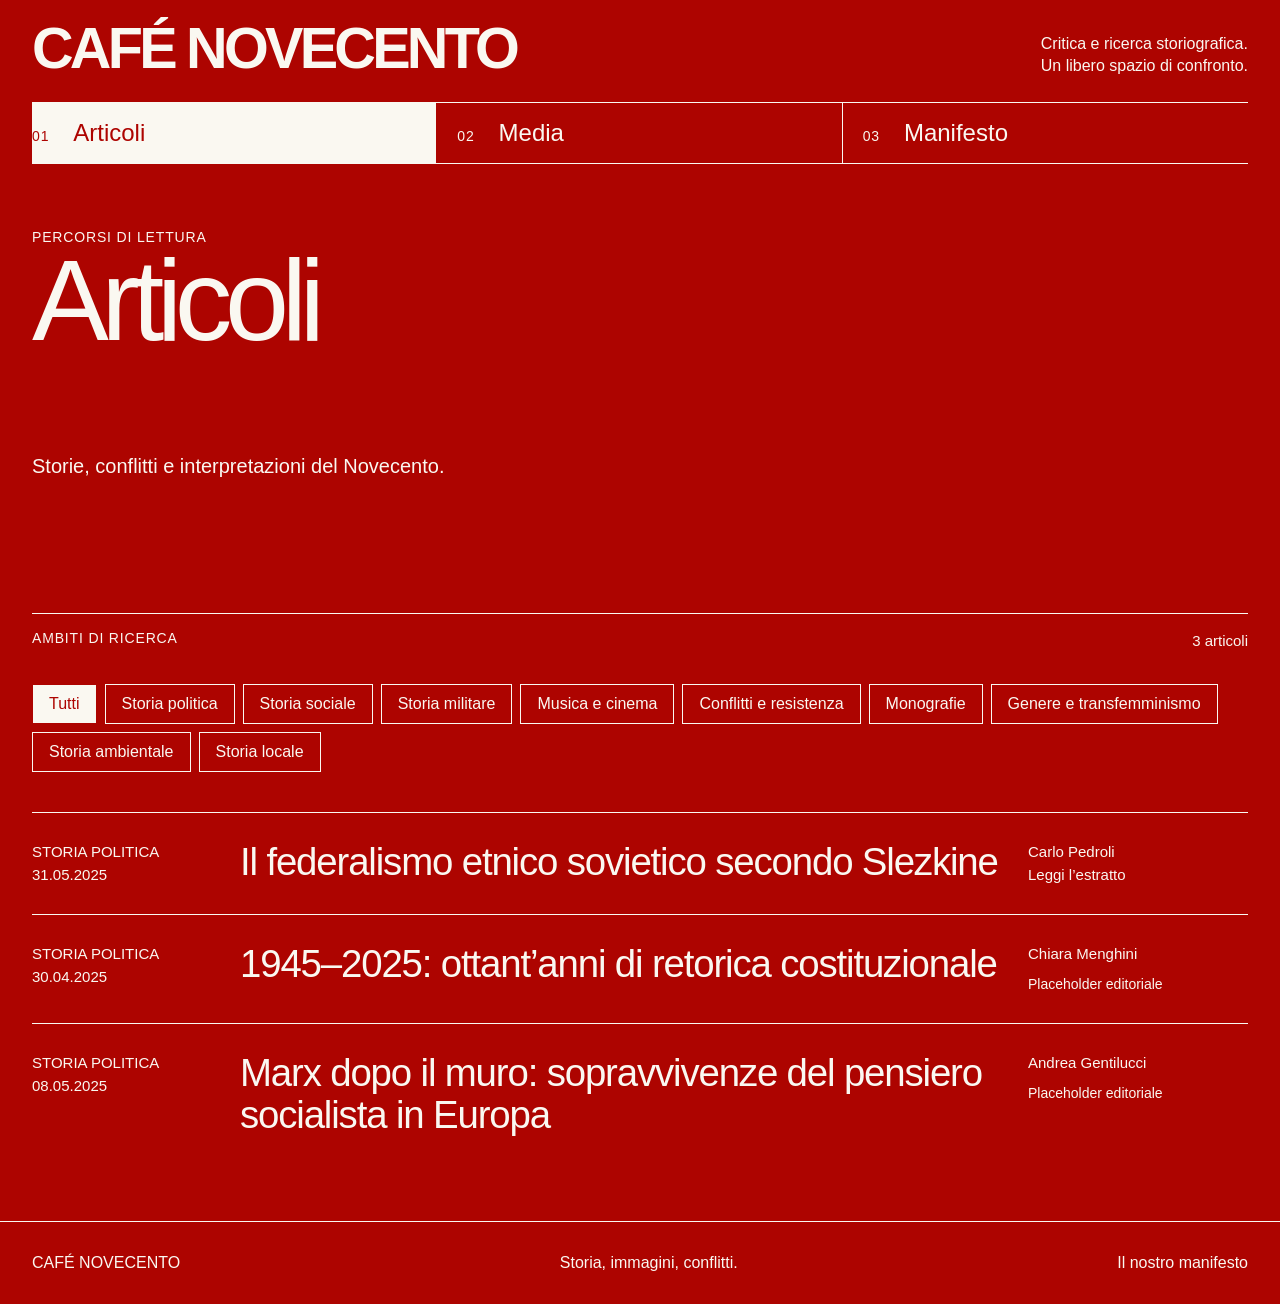
==== articoli/index.html @ f15c96f2 "first commit" ====
<!doctype html><html lang="it"><head><meta charset="utf-8"><meta name="viewport" content="width=device-width,initial-scale=1"><title>Articoli — Café Novecento</title><meta name="description" content="Critica, ricerca e divulgazione storica da una prospettiva marxista, antifascista e antirazzista."><link rel="stylesheet" href="/style.css"><link rel="icon" href="data:image/svg+xml,%3Csvg xmlns='http://www.w3.org/2000/svg' viewBox='0 0 32 32'%3E%3Cpath fill='%23ad0400' d='M0 0h32v32H0z'/%3E%3Ctext x='3' y='22' fill='white' font-family='Arial' font-weight='bold' font-size='15'%3E900%3C/text%3E%3C/svg%3E"></head><body><a class="skip" href="#contenuto">Vai ai contenuti</a><header class="masthead"><div class="identity"><a class="brand" href="/">CAFÉ NOVECENTO</a><div class="descriptor">Critica e ricerca storiografica.<br>Un libero spazio di confronto.</div></div><nav class="navigation" aria-label="Navigazione principale"><a href="/articoli/" aria-current="page"><span class="num">01</span>Articoli</a><a href="/media/"><span class="num">02</span>Media</a><a href="/manifesto/"><span class="num">03</span>Manifesto</a></nav></header><main id="contenuto"><section class="wrap page-intro"><span class="eyebrow">Percorsi di lettura</span><h1>Articoli</h1><p>Storie, conflitti e interpretazioni del Novecento.</p></section><section class="wrap"><div class="section-heading"><span class="eyebrow">Ambiti di ricerca</span><span class="meta" id="result-count" aria-live="polite">3 articoli</span></div><div class="filters" aria-label="Filtra per ambito"><button type="button" data-category="Tutti" aria-pressed="true">Tutti</button><button type="button" data-category="Storia politica" aria-pressed="false">Storia politica</button><button type="button" data-category="Storia sociale" aria-pressed="false">Storia sociale</button><button type="button" data-category="Storia militare" aria-pressed="false">Storia militare</button><button type="button" data-category="Musica e cinema" aria-pressed="false">Musica e cinema</button><button type="button" data-category="Conflitti e resistenza" aria-pressed="false">Conflitti e resistenza</button><button type="button" data-category="Monografie" aria-pressed="false">Monografie</button><button type="button" data-category="Genere e transfemminismo" aria-pressed="false">Genere e transfemminismo</button><button type="button" data-category="Storia ambientale" aria-pressed="false">Storia ambientale</button><button type="button" data-category="Storia locale" aria-pressed="false">Storia locale</button></div><article class="article-row" data-article-category="Storia politica"><div class="meta">STORIA POLITICA<br>31.05.2025</div><div><h3><a href="/articoli/federalismo-etnico-sovietico/">Il federalismo etnico sovietico secondo Slezkine</a></h3></div><div class="meta">Carlo Pedroli<br><a href="/articoli/federalismo-etnico-sovietico/">Leggi l’estratto</a></div></article><article class="article-row archive-placeholder" data-article-category="Storia politica"><div class="meta">STORIA POLITICA<br>30.04.2025</div><div><h3>1945–2025: ottant’anni di retorica costituzionale</h3></div><div class="meta">Chiara Menghini<br><span class="draft-label">Placeholder editoriale</span></div></article><article class="article-row archive-placeholder" data-article-category="Storia politica"><div class="meta">STORIA POLITICA<br>08.05.2025</div><div><h3>Marx dopo il muro: sopravvivenze del pensiero socialista in Europa</h3></div><div class="meta">Andrea Gentilucci<br><span class="draft-label">Placeholder editoriale</span></div></article><p class="empty" hidden id="empty-state">Nessun articolo disponibile in questo ambito.</p></section><script src="/archive.js" defer></script></main><footer><a href="/">CAFÉ NOVECENTO</a><span>Storia, immagini, conflitti.</span><a href="/manifesto/">Il nostro manifesto</a></footer></body></html>
---- style.css ----
:root{--red:#ad0400;--paper:#faf8f1;--ink:#121212}*{box-sizing:border-box}html{scroll-behavior:smooth}body{margin:0;background:var(--red);color:var(--paper);font-family:"Helvetica Neue",Helvetica,Arial,sans-serif}a{color:inherit;text-decoration:none}a:hover{text-decoration:underline;text-underline-offset:5px}a:focus-visible,button:focus-visible{outline:3px solid currentColor;outline-offset:5px}button{font:inherit;cursor:pointer}.skip{position:absolute;left:24px;top:-100px;background:var(--paper);color:var(--red);padding:12px;z-index:5}.skip:focus{top:12px}.masthead{padding:20px 32px 0}.identity{display:flex;align-items:end;justify-content:space-between;padding-bottom:24px;gap:24px}.brand{font-size:clamp(30px,4.5vw,70px);font-weight:600;letter-spacing:-.065em;line-height:1}.descriptor{font-size:16px;line-height:1.4;max-width:220px}.navigation{display:grid;grid-template-columns:repeat(3,1fr);border-top:1px solid;border-bottom:1px solid}.navigation a{display:flex;gap:24px;align-items:baseline;padding:16px 20px;font-size:24px;border-right:1px solid;transition:background .15s,color .15s}.navigation a:first-child{padding-left:0}.navigation a:last-child{border:0}.navigation a:hover,.navigation a[aria-current=page]{background:var(--paper);color:var(--red);text-decoration:none}.navigation a:hover:first-child{padding-left:20px}.num,.eyebrow{font-size:14px;letter-spacing:.06em;text-transform:uppercase}.wrap{padding:56px 32px}.hero{position:relative;margin:24px 32px 0;min-height:490px;background:linear-gradient(0deg,rgba(0,0,0,.7),transparent 70%),url('/assets/space.webp') center/cover;display:flex;flex-direction:column;justify-content:space-between;padding:40px}.hero img{width:100%;height:300px;object-fit:fill}.hero-bottom{display:flex;justify-content:space-between;align-items:end;gap:20px}.hero-bottom p{max-width:550px;font-size:22px;margin:24px 0 0}.textlink{border-bottom:1px solid;padding-bottom:5px;display:inline-block;font-size:17px}.intro{display:grid;grid-template-columns:1.3fr 1fr;gap:64px;padding-top:48px;padding-bottom:64px}h1,h2,h3,p{margin-top:0}h1{font-size:clamp(56px,9vw,136px);letter-spacing:-.065em;line-height:.95;font-weight:500}h2{font-size:clamp(38px,5.7vw,82px);letter-spacing:-.045em;line-height:1.02;font-weight:500}h3{font-size:clamp(27px,3vw,42px);letter-spacing:-.03em;line-height:1.1;font-weight:500}p{font-size:20px;line-height:1.5}.intro p{max-width:650px}.section-heading{display:flex;justify-content:space-between;border-top:1px solid;padding-top:16px;margin-bottom:32px;gap:24px}.feature{display:grid;grid-template-columns:1fr 1fr;gap:32px}.feature-photo{width:100%;height:400px;object-fit:cover;filter:grayscale(1)}.feature-copy{display:flex;flex-direction:column;justify-content:space-between;padding:4px 0}.feature-copy h3{font-size:clamp(36px,4vw,64px)}.meta{font-size:15px;line-height:1.5}.article-row{display:grid;grid-template-columns:180px 1fr 220px;gap:28px;border-top:1px solid;padding:28px 0}.article-row:last-child{border-bottom:1px solid}.article-row h3{margin-bottom:0}.paper{background:var(--paper);color:var(--red)}.manifesto-teaser{display:grid;grid-template-columns:1.3fr 1fr;gap:64px}.manifesto-teaser h2{font-size:clamp(38px,5vw,72px)}footer{padding:32px;display:flex;justify-content:space-between;border-top:1px solid;font-size:16px}.page-intro{max-width:1040px;padding-top:64px}.page-intro p{max-width:800px}.chapters{max-width:1100px}.chapter{display:grid;grid-template-columns:110px 1fr;gap:32px;padding:32px 0;border-top:1px solid}.chapter .num{font-size:32px}.chapter h2{font-size:36px}.chapter p{max-width:780px}.filters{display:flex;flex-wrap:wrap;gap:8px;margin:28px 0 40px}.filters button{background:none;color:inherit;border:1px solid;padding:10px 16px;font-size:16px;border-radius:0}.filters button[aria-pressed=true],.filters button:hover{background:var(--paper);color:var(--red)}.empty{border-top:1px solid;padding:32px 0}.article-body{max-width:760px;margin:auto;padding:48px 0}.article-body p{font-size:22px;line-height:1.65}.media-grid{display:grid;grid-template-columns:1fr 1fr;gap:32px}.media-grid img{width:100%;height:400px;object-fit:cover}.media-grid figure{margin:0}.media-grid figcaption{font-size:16px;padding:16px 0} [hidden]{display:none!important}
@media(max-width:760px){.masthead{padding:20px 20px 0}.identity{align-items:start;flex-direction:column;gap:12px;padding-bottom:20px}.brand{font-size:42px}.descriptor{max-width:none;font-size:14px}.navigation a{font-size:18px;padding:14px 10px;gap:10px}.num{font-size:12px}.hero{margin:20px 20px 0;padding:24px;min-height:370px}.hero img{height:180px;object-fit:contain}.hero-bottom{display:block}.hero-bottom p{font-size:18px;margin-bottom:24px}.wrap{padding:40px 20px}.intro,.feature,.manifesto-teaser,.media-grid{grid-template-columns:1fr;gap:24px}.intro h2{margin-bottom:0}.feature-photo,.media-grid img{height:270px}.feature-copy{gap:24px}.article-row{grid-template-columns:1fr;gap:12px;padding:24px 0}.article-row h3{font-size:30px}.article-row .meta:last-child{font-size:14px}.section-heading{align-items:start}.chapter{grid-template-columns:45px 1fr;gap:16px}.chapter .num{font-size:24px}.chapter h2{font-size:28px}.chapter p,p{font-size:18px}footer{padding:24px 20px;gap:20px;flex-wrap:wrap}.page-intro{padding-top:40px}.article-body p{font-size:19px}}
@media(prefers-reduced-motion:reduce){html{scroll-behavior:auto}*{transition:none!important}}

/* Full-viewport opening, following the original Figma composition. */
.splash{position:relative;width:100%;height:100vh;height:100svh;display:grid;place-items:center;background:linear-gradient(0deg,rgba(0,0,0,.7),rgba(0,0,0,.08) 65%),url('/assets/space.webp') center/cover;overflow:hidden}.splash h1{margin:0;line-height:0;width:min(72vw,1037px);max-width:calc((100svh - 170px)*2.47)}.splash img{display:block;width:100%;height:auto;object-fit:contain}.splash-scroll{position:absolute;bottom:clamp(24px,5vh,60px);left:50%;transform:translateX(-50%);display:grid;place-items:center;padding:12px;color:#faf8f1}.splash-scroll:hover{color:#fff}.splash-scroll svg{width:32px;height:52px}#contenuto{scroll-margin-top:20px}@media(max-width:760px){.splash h1{width:86vw;max-width:calc((100svh - 150px)*2.47)}.splash-scroll{bottom:24px}}

/* Keep the opening composition together while the scroll reveals its caption. */
.home-motion .splash{height:135svh;background:none;display:block;overflow:visible}
.splash-stage{position:sticky;top:0;width:100%;max-width:none;min-width:0;justify-self:stretch;isolation:isolate;height:100svh;display:grid;grid-template-rows:minmax(0,1fr) auto;justify-items:center;padding:24px 24px clamp(24px,5svh,56px);background:#080d16}
.splash-stage:before{content:"";position:absolute;inset:0;z-index:-1;pointer-events:none;background-image:linear-gradient(0deg,rgba(0,0,0,.72),rgba(0,0,0,.1) 65%),url('/assets/space.webp');background-position:center;background-size:cover;background-repeat:no-repeat}
.home-motion .splash h1{position:static;transform:none;align-self:center;width:min(72vw,1037px);max-width:min(100%,calc(45svh * 2.47))}
.splash-reveal{position:static;width:100%;text-align:center;color:var(--paper)}
.splash-reveal p{font-size:24px;line-height:1.3;margin:0 0 18px}
.home-motion .splash-scroll{position:static;inset:auto;transform:none;display:flex;flex-direction:column;align-items:center;gap:14px;width:fit-content;margin:0 auto;padding:8px;font-size:16px}
.home-motion .splash-scroll svg{flex:none;width:24px;height:38px}
.home-motion .masthead{position:sticky;top:0;z-index:10;background:var(--red)}
.home-motion.motion-enabled .splash-reveal>p{opacity:var(--reveal,0);transform:translateY(calc((1 - var(--reveal,0))*16px))}
.home-motion.motion-enabled .masthead{position:fixed;top:0;left:0;width:100%;transition:transform .25s ease,opacity .25s ease}
.home-motion.motion-enabled .masthead:not(.header-visible){transform:translateY(-100%);opacity:0;pointer-events:none}
.home-motion .masthead:focus-within{transform:none!important;opacity:1!important;pointer-events:auto!important}
.home-motion.motion-enabled main{padding-top:var(--header-height,170px)}
@media(max-width:760px){.splash-stage{padding-inline:20px}.splash-reveal p{font-size:19px}.home-motion .splash h1{width:86vw}}
@media(max-height:500px){.splash-stage{padding-block:16px}.splash-reveal p{font-size:18px;margin-bottom:8px}.home-motion .splash-scroll{gap:6px}.home-motion .splash-scroll svg{height:28px}}
@media(prefers-reduced-motion:reduce){.home-motion.motion-enabled .splash-reveal>p{opacity:1;transform:none}.home-motion.motion-enabled .masthead{transition:none}}

.splash-clock{position:absolute;top:24px;left:32px;right:32px;display:flex;justify-content:space-between;gap:16px;font-size:14px;letter-spacing:.06em;font-variant-numeric:tabular-nums}.splash-clock time{font-family:monospace;letter-spacing:0}.day-grid{display:grid;grid-template-columns:1fr 1.3fr;gap:64px}.day-grid h2{font-size:clamp(38px,5vw,72px)}.day-date{font-size:24px;text-transform:capitalize}.day-events{list-style:none;padding:0;margin:0}.day-events li{display:grid;grid-template-columns:90px 1fr;gap:24px;border-top:1px solid;padding:24px 0}.day-year{font-size:36px;line-height:1;font-variant-numeric:tabular-nums;letter-spacing:-.04em}.day-events p{font-size:18px;margin:0 0 12px}.day-events a{font-size:14px;border-bottom:1px solid}.day-source{margin:28px 0 0}.day-source a{text-decoration:underline}.day-more{background:transparent;color:inherit;border:1px solid;padding:12px 16px;font-size:16px}.day-more:hover{background:var(--red);color:var(--paper)}@media(max-width:760px){.splash-clock{left:20px;right:20px;top:20px;font-size:12px;flex-wrap:wrap}.day-grid{grid-template-columns:1fr;gap:20px}.day-events li{grid-template-columns:70px 1fr;gap:16px}.day-year{font-size:30px}}

.home-archive .section-heading{align-items:baseline;margin-bottom:24px}.home-archive .section-heading h2{font-size:14px;font-weight:400;line-height:1.4;letter-spacing:.06em;margin:0}.home-archive .article-row{border-top:0}

.home-motion .splash-scroll svg{width:48px;height:48px}.feature-track{display:flex;gap:32px;overflow-x:auto;scroll-snap-type:x mandatory;scroll-behavior:smooth;padding-bottom:20px}.feature-track>.feature{flex:0 0 100%;min-width:0;scroll-snap-align:start}.carousel-controls{display:flex;align-items:center;gap:12px}.carousel-controls button{display:grid;place-items:center;background:none;color:inherit;border:1px solid;padding:6px;border-radius:0}.carousel-controls button:disabled{opacity:.3;cursor:default}.carousel-controls svg{width:36px;height:36px}.placeholder-visual{height:400px;border:1px solid;display:grid;place-items:center}.placeholder-visual span{font-size:clamp(100px,16vw,200px);letter-spacing:-.08em}.feature-placeholder .feature-copy{min-height:300px}@media(max-width:760px){.feature-track{gap:20px}.feature-track>.feature{flex-basis:100%}.placeholder-visual{height:270px}.carousel-controls{gap:8px}.carousel-controls svg{width:28px;height:28px}.carousel-controls #slide-count{display:none}.feature-placeholder .feature-copy{min-height:240px}}

.feature-track{scrollbar-width:none;-ms-overflow-style:none}.feature-track::-webkit-scrollbar{display:none;width:0;height:0}.home-archive .article-row+.article-row{border-top:1px solid}.draft-label{display:inline-block;margin-top:8px;font-size:14px}
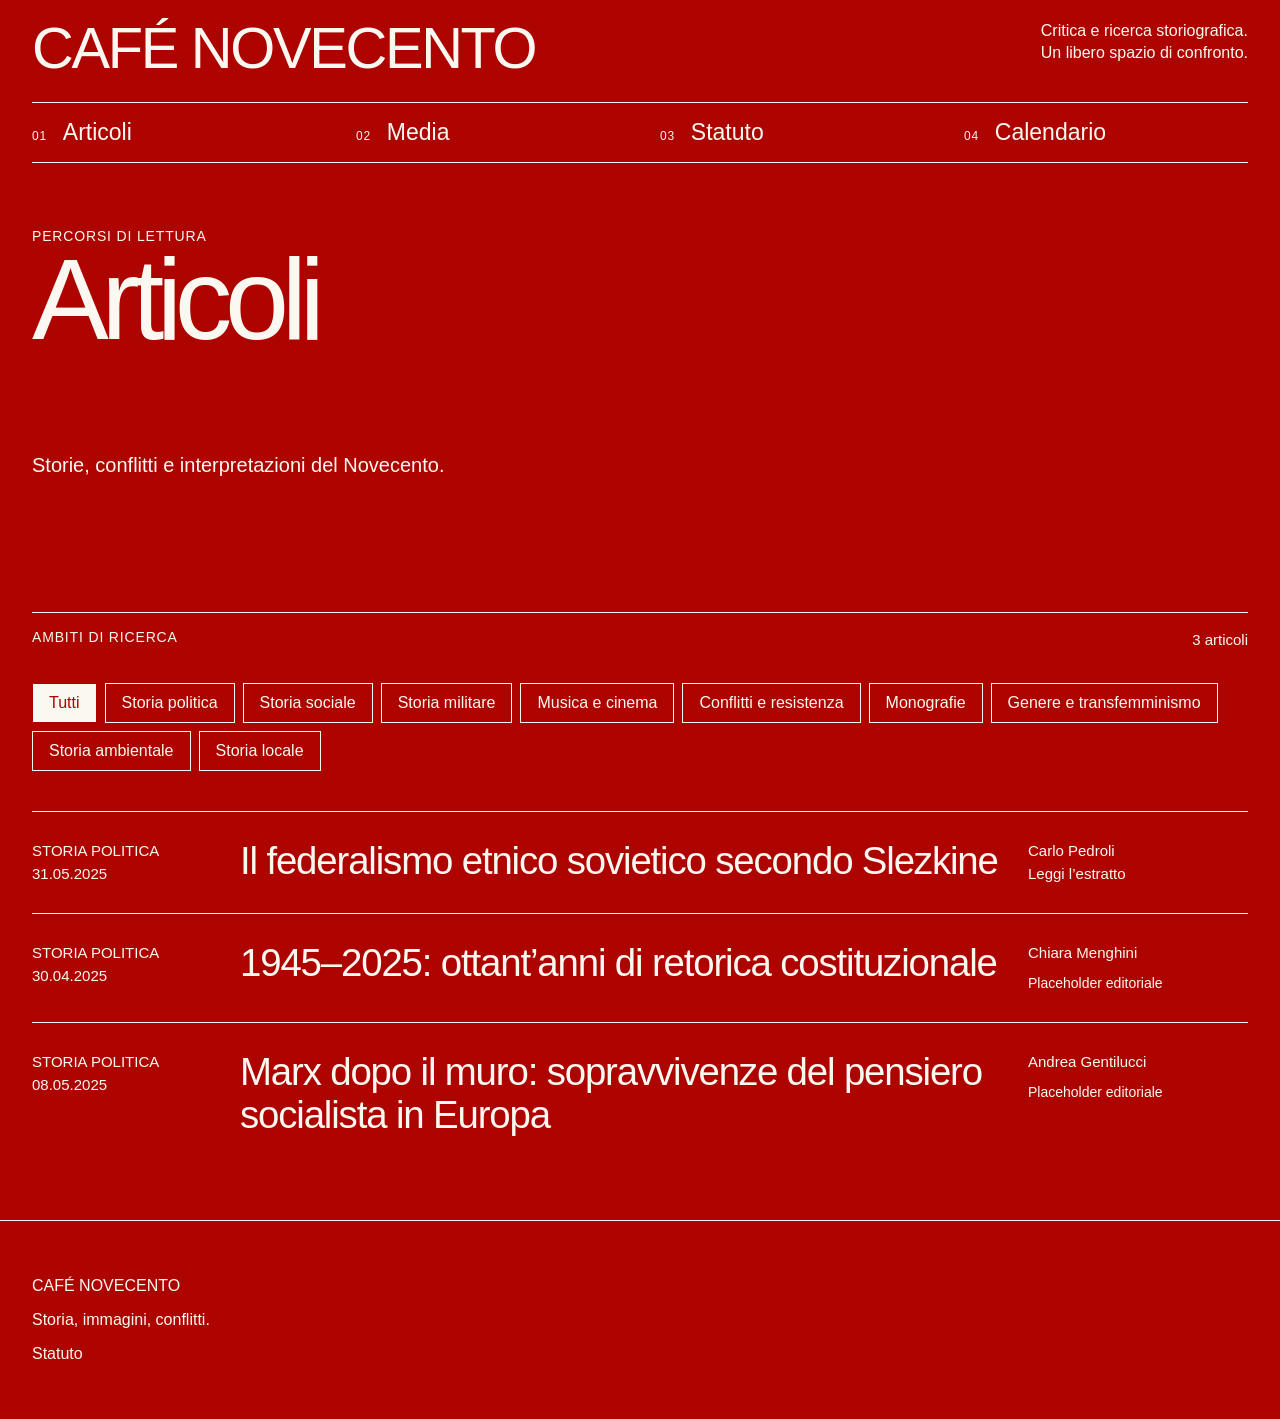
==== commit ddf94509: "Add files via upload" ====
--- a/articoli/index.html
+++ b/articoli/index.html
@@ -1 +1 @@
-<!doctype html><html lang="it"><head><meta charset="utf-8"><meta name="viewport" content="width=device-width,initial-scale=1"><title>Articoli — Café Novecento</title><meta name="description" content="Critica, ricerca e divulgazione storica da una prospettiva marxista, antifascista e antirazzista."><link rel="stylesheet" href="/style.css"><link rel="icon" href="data:image/svg+xml,%3Csvg xmlns='http://www.w3.org/2000/svg' viewBox='0 0 32 32'%3E%3Cpath fill='%23ad0400' d='M0 0h32v32H0z'/%3E%3Ctext x='3' y='22' fill='white' font-family='Arial' font-weight='bold' font-size='15'%3E900%3C/text%3E%3C/svg%3E"></head><body><a class="skip" href="#contenuto">Vai ai contenuti</a><header class="masthead"><div class="identity"><a class="brand" href="/">CAFÉ NOVECENTO</a><div class="descriptor">Critica e ricerca storiografica.<br>Un libero spazio di confronto.</div></div><nav class="navigation" aria-label="Navigazione principale"><a href="/articoli/" aria-current="page"><span class="num">01</span>Articoli</a><a href="/media/"><span class="num">02</span>Media</a><a href="/manifesto/"><span class="num">03</span>Manifesto</a></nav></header><main id="contenuto"><section class="wrap page-intro"><span class="eyebrow">Percorsi di lettura</span><h1>Articoli</h1><p>Storie, conflitti e interpretazioni del Novecento.</p></section><section class="wrap"><div class="section-heading"><span class="eyebrow">Ambiti di ricerca</span><span class="meta" id="result-count" aria-live="polite">3 articoli</span></div><div class="filters" aria-label="Filtra per ambito"><button type="button" data-category="Tutti" aria-pressed="true">Tutti</button><button type="button" data-category="Storia politica" aria-pressed="false">Storia politica</button><button type="button" data-category="Storia sociale" aria-pressed="false">Storia sociale</button><button type="button" data-category="Storia militare" aria-pressed="false">Storia militare</button><button type="button" data-category="Musica e cinema" aria-pressed="false">Musica e cinema</button><button type="button" data-category="Conflitti e resistenza" aria-pressed="false">Conflitti e resistenza</button><button type="button" data-category="Monografie" aria-pressed="false">Monografie</button><button type="button" data-category="Genere e transfemminismo" aria-pressed="false">Genere e transfemminismo</button><button type="button" data-category="Storia ambientale" aria-pressed="false">Storia ambientale</button><button type="button" data-category="Storia locale" aria-pressed="false">Storia locale</button></div><article class="article-row" data-article-category="Storia politica"><div class="meta">STORIA POLITICA<br>31.05.2025</div><div><h3><a href="/articoli/federalismo-etnico-sovietico/">Il federalismo etnico sovietico secondo Slezkine</a></h3></div><div class="meta">Carlo Pedroli<br><a href="/articoli/federalismo-etnico-sovietico/">Leggi l’estratto</a></div></article><article class="article-row archive-placeholder" data-article-category="Storia politica"><div class="meta">STORIA POLITICA<br>30.04.2025</div><div><h3>1945–2025: ottant’anni di retorica costituzionale</h3></div><div class="meta">Chiara Menghini<br><span class="draft-label">Placeholder editoriale</span></div></article><article class="article-row archive-placeholder" data-article-category="Storia politica"><div class="meta">STORIA POLITICA<br>08.05.2025</div><div><h3>Marx dopo il muro: sopravvivenze del pensiero socialista in Europa</h3></div><div class="meta">Andrea Gentilucci<br><span class="draft-label">Placeholder editoriale</span></div></article><p class="empty" hidden id="empty-state">Nessun articolo disponibile in questo ambito.</p></section><script src="/archive.js" defer></script></main><footer><a href="/">CAFÉ NOVECENTO</a><span>Storia, immagini, conflitti.</span><a href="/manifesto/">Il nostro manifesto</a></footer></body></html>+<!doctype html><html lang="it"><head><meta charset="utf-8"><meta name="viewport" content="width=device-width,initial-scale=1"><title>Articoli — Café Novecento</title><meta name="robots" content="noindex,nofollow"><meta name="description" content="Critica, ricerca e divulgazione storica da una prospettiva marxista, antifascista e antirazzista."><link rel="stylesheet" href="../style.css"><link rel="icon" href="data:image/svg+xml,%3Csvg xmlns='http://www.w3.org/2000/svg' viewBox='0 0 32 32'%3E%3Cpath fill='%23ad0400' d='M0 0h32v32H0z'/%3E%3Ctext x='3' y='22' fill='white' font-family='Arial' font-weight='bold' font-size='15'%3E900%3C/text%3E%3C/svg%3E"></head><body><a class="skip" href="#contenuto">Vai ai contenuti</a><header class="masthead"><div class="identity"><a class="brand" href="../">CAFÉ NOVECENTO</a><div class="descriptor">Critica e ricerca storiografica.<br>Un libero spazio di confronto.</div></div><nav class="navigation" aria-label="Navigazione principale"><a href="../articoli/" aria-current="page"><span class="num">01</span>Articoli</a><a href="../media/"><span class="num">02</span>Media</a><a href="../statuto/"><span class="num">03</span>Statuto</a><a href="../calendario/"><span class="num">04</span>Calendario</a></nav></header><main id="contenuto"><section class="wrap page-intro"><span class="eyebrow">Percorsi di lettura</span><h1>Articoli</h1><p>Storie, conflitti e interpretazioni del Novecento.</p></section><section class="wrap"><div class="section-heading"><span class="eyebrow">Ambiti di ricerca</span><span class="meta" id="result-count" aria-live="polite">3 articoli</span></div><div class="filters" aria-label="Filtra per ambito"><button type="button" data-category="Tutti" aria-pressed="true">Tutti</button><button type="button" data-category="Storia politica" aria-pressed="false">Storia politica</button><button type="button" data-category="Storia sociale" aria-pressed="false">Storia sociale</button><button type="button" data-category="Storia militare" aria-pressed="false">Storia militare</button><button type="button" data-category="Musica e cinema" aria-pressed="false">Musica e cinema</button><button type="button" data-category="Conflitti e resistenza" aria-pressed="false">Conflitti e resistenza</button><button type="button" data-category="Monografie" aria-pressed="false">Monografie</button><button type="button" data-category="Genere e transfemminismo" aria-pressed="false">Genere e transfemminismo</button><button type="button" data-category="Storia ambientale" aria-pressed="false">Storia ambientale</button><button type="button" data-category="Storia locale" aria-pressed="false">Storia locale</button></div><article class="article-row" data-article-category="Storia politica"><div class="meta">STORIA POLITICA<br>31.05.2025</div><div><h3><a href="federalismo-etnico-sovietico/">Il federalismo etnico sovietico secondo Slezkine</a></h3></div><div class="meta">Carlo Pedroli<br><a href="federalismo-etnico-sovietico/">Leggi l’estratto</a></div></article><article class="article-row archive-placeholder" data-article-category="Storia politica"><div class="meta">STORIA POLITICA<br>30.04.2025</div><div><h3><a href="retorica-costituzionale/">1945–2025: ottant’anni di retorica costituzionale</a></h3></div><div class="meta">Chiara Menghini<br><span class="draft-label">Placeholder editoriale</span></div></article><article class="article-row archive-placeholder" data-article-category="Storia politica"><div class="meta">STORIA POLITICA<br>08.05.2025</div><div><h3><a href="marx-dopo-il-muro/">Marx dopo il muro: sopravvivenze del pensiero socialista in Europa</a></h3></div><div class="meta">Andrea Gentilucci<br><span class="draft-label">Placeholder editoriale</span></div></article><p class="empty" hidden id="empty-state">Nessun articolo disponibile in questo ambito.</p></section><script src="../archive.js" defer></script></main><footer><a href="../">CAFÉ NOVECENTO</a><span>Storia, immagini, conflitti.</span><a href="../statuto/">Statuto</a></footer></body></html>
--- a/style.css
+++ b/style.css
@@ -1,34 +1,1116 @@
-
-:root{--red:#ad0400;--paper:#faf8f1;--ink:#121212}*{box-sizing:border-box}html{scroll-behavior:smooth}body{margin:0;background:var(--red);color:var(--paper);font-family:"Helvetica Neue",Helvetica,Arial,sans-serif}a{color:inherit;text-decoration:none}a:hover{text-decoration:underline;text-underline-offset:5px}a:focus-visible,button:focus-visible{outline:3px solid currentColor;outline-offset:5px}button{font:inherit;cursor:pointer}.skip{position:absolute;left:24px;top:-100px;background:var(--paper);color:var(--red);padding:12px;z-index:5}.skip:focus{top:12px}.masthead{padding:20px 32px 0}.identity{display:flex;align-items:end;justify-content:space-between;padding-bottom:24px;gap:24px}.brand{font-size:clamp(30px,4.5vw,70px);font-weight:600;letter-spacing:-.065em;line-height:1}.descriptor{font-size:16px;line-height:1.4;max-width:220px}.navigation{display:grid;grid-template-columns:repeat(3,1fr);border-top:1px solid;border-bottom:1px solid}.navigation a{display:flex;gap:24px;align-items:baseline;padding:16px 20px;font-size:24px;border-right:1px solid;transition:background .15s,color .15s}.navigation a:first-child{padding-left:0}.navigation a:last-child{border:0}.navigation a:hover,.navigation a[aria-current=page]{background:var(--paper);color:var(--red);text-decoration:none}.navigation a:hover:first-child{padding-left:20px}.num,.eyebrow{font-size:14px;letter-spacing:.06em;text-transform:uppercase}.wrap{padding:56px 32px}.hero{position:relative;margin:24px 32px 0;min-height:490px;background:linear-gradient(0deg,rgba(0,0,0,.7),transparent 70%),url('/assets/space.webp') center/cover;display:flex;flex-direction:column;justify-content:space-between;padding:40px}.hero img{width:100%;height:300px;object-fit:fill}.hero-bottom{display:flex;justify-content:space-between;align-items:end;gap:20px}.hero-bottom p{max-width:550px;font-size:22px;margin:24px 0 0}.textlink{border-bottom:1px solid;padding-bottom:5px;display:inline-block;font-size:17px}.intro{display:grid;grid-template-columns:1.3fr 1fr;gap:64px;padding-top:48px;padding-bottom:64px}h1,h2,h3,p{margin-top:0}h1{font-size:clamp(56px,9vw,136px);letter-spacing:-.065em;line-height:.95;font-weight:500}h2{font-size:clamp(38px,5.7vw,82px);letter-spacing:-.045em;line-height:1.02;font-weight:500}h3{font-size:clamp(27px,3vw,42px);letter-spacing:-.03em;line-height:1.1;font-weight:500}p{font-size:20px;line-height:1.5}.intro p{max-width:650px}.section-heading{display:flex;justify-content:space-between;border-top:1px solid;padding-top:16px;margin-bottom:32px;gap:24px}.feature{display:grid;grid-template-columns:1fr 1fr;gap:32px}.feature-photo{width:100%;height:400px;object-fit:cover;filter:grayscale(1)}.feature-copy{display:flex;flex-direction:column;justify-content:space-between;padding:4px 0}.feature-copy h3{font-size:clamp(36px,4vw,64px)}.meta{font-size:15px;line-height:1.5}.article-row{display:grid;grid-template-columns:180px 1fr 220px;gap:28px;border-top:1px solid;padding:28px 0}.article-row:last-child{border-bottom:1px solid}.article-row h3{margin-bottom:0}.paper{background:var(--paper);color:var(--red)}.manifesto-teaser{display:grid;grid-template-columns:1.3fr 1fr;gap:64px}.manifesto-teaser h2{font-size:clamp(38px,5vw,72px)}footer{padding:32px;display:flex;justify-content:space-between;border-top:1px solid;font-size:16px}.page-intro{max-width:1040px;padding-top:64px}.page-intro p{max-width:800px}.chapters{max-width:1100px}.chapter{display:grid;grid-template-columns:110px 1fr;gap:32px;padding:32px 0;border-top:1px solid}.chapter .num{font-size:32px}.chapter h2{font-size:36px}.chapter p{max-width:780px}.filters{display:flex;flex-wrap:wrap;gap:8px;margin:28px 0 40px}.filters button{background:none;color:inherit;border:1px solid;padding:10px 16px;font-size:16px;border-radius:0}.filters button[aria-pressed=true],.filters button:hover{background:var(--paper);color:var(--red)}.empty{border-top:1px solid;padding:32px 0}.article-body{max-width:760px;margin:auto;padding:48px 0}.article-body p{font-size:22px;line-height:1.65}.media-grid{display:grid;grid-template-columns:1fr 1fr;gap:32px}.media-grid img{width:100%;height:400px;object-fit:cover}.media-grid figure{margin:0}.media-grid figcaption{font-size:16px;padding:16px 0} [hidden]{display:none!important}
-@media(max-width:760px){.masthead{padding:20px 20px 0}.identity{align-items:start;flex-direction:column;gap:12px;padding-bottom:20px}.brand{font-size:42px}.descriptor{max-width:none;font-size:14px}.navigation a{font-size:18px;padding:14px 10px;gap:10px}.num{font-size:12px}.hero{margin:20px 20px 0;padding:24px;min-height:370px}.hero img{height:180px;object-fit:contain}.hero-bottom{display:block}.hero-bottom p{font-size:18px;margin-bottom:24px}.wrap{padding:40px 20px}.intro,.feature,.manifesto-teaser,.media-grid{grid-template-columns:1fr;gap:24px}.intro h2{margin-bottom:0}.feature-photo,.media-grid img{height:270px}.feature-copy{gap:24px}.article-row{grid-template-columns:1fr;gap:12px;padding:24px 0}.article-row h3{font-size:30px}.article-row .meta:last-child{font-size:14px}.section-heading{align-items:start}.chapter{grid-template-columns:45px 1fr;gap:16px}.chapter .num{font-size:24px}.chapter h2{font-size:28px}.chapter p,p{font-size:18px}footer{padding:24px 20px;gap:20px;flex-wrap:wrap}.page-intro{padding-top:40px}.article-body p{font-size:19px}}
-@media(prefers-reduced-motion:reduce){html{scroll-behavior:auto}*{transition:none!important}}
+:root {
+  --red: #ad0400;
+  --paper: #faf8f1;
+  --ink: #121212;
+}
+
+* {
+  box-sizing: border-box;
+}
+
+html {
+  scroll-behavior: smooth;
+}
+
+body {
+  margin: 0;
+  background: var(--red);
+  color: var(--paper);
+  font-family: "Helvetica Neue", Helvetica, Arial, sans-serif;
+}
+
+a {
+  color: inherit;
+  text-decoration: none;
+}
+
+a:hover {
+  text-decoration: underline;
+  text-underline-offset: 5px;
+}
+
+a:focus-visible,
+button:focus-visible {
+  outline: 3px solid currentColor;
+  outline-offset: 5px;
+}
+
+button {
+  font: inherit;
+  cursor: pointer;
+}
+
+.skip {
+  position: absolute;
+  left: 24px;
+  top: -100px;
+  background: var(--paper);
+  color: var(--red);
+  padding: 12px;
+  z-index: 5;
+}
+
+.skip:focus {
+  top: 12px;
+}
+
+.masthead {
+  padding: 20px 32px 0;
+}
+
+.identity {
+  display: flex;
+  align-items: end;
+  justify-content: space-between;
+  padding-bottom: 24px;
+  gap: 24px;
+}
+
+.brand {
+  font-size: clamp(30px, 4.5vw, 70px);
+  font-weight: 600;
+  letter-spacing: -0.065em;
+  line-height: 1;
+}
+
+.descriptor {
+  font-size: 16px;
+  line-height: 1.4;
+  max-width: 220px;
+}
+
+.navigation {
+  display: grid;
+  grid-template-columns: repeat(3, 1fr);
+  border-top: 1px solid;
+  border-bottom: 1px solid;
+}
+
+.navigation a {
+  display: flex;
+  gap: 24px;
+  align-items: baseline;
+  padding: 16px 20px;
+  font-size: 24px;
+  border-right: 1px solid;
+  transition:
+    background 0.15s,
+    color 0.15s;
+}
+
+.navigation a:first-child {
+  padding-left: 0;
+}
+
+.navigation a:last-child {
+  border: 0;
+}
+
+.navigation a:hover,
+.navigation a[aria-current="page"] {
+  background: var(--paper);
+  color: var(--red);
+  text-decoration: none;
+}
+
+.navigation a:hover:first-child {
+  padding-left: 20px;
+}
+
+.num,
+.eyebrow {
+  font-size: 14px;
+  letter-spacing: 0.06em;
+  text-transform: uppercase;
+}
+
+.wrap {
+  padding: 56px 32px;
+}
+
+.hero {
+  position: relative;
+  margin: 24px 32px 0;
+  min-height: 490px;
+  background:
+    linear-gradient(0deg, rgba(0, 0, 0, 0.7), transparent 70%),
+    url("assets/space.webp") center/cover;
+  display: flex;
+  flex-direction: column;
+  justify-content: space-between;
+  padding: 40px;
+}
+
+.hero img {
+  width: 100%;
+  height: 300px;
+  object-fit: fill;
+}
+
+.hero-bottom {
+  display: flex;
+  justify-content: space-between;
+  align-items: end;
+  gap: 20px;
+}
+
+.hero-bottom p {
+  max-width: 550px;
+  font-size: 22px;
+  margin: 24px 0 0;
+}
+
+.textlink {
+  border-bottom: 1px solid;
+  padding-bottom: 5px;
+  display: inline-block;
+  font-size: 17px;
+}
+
+.intro {
+  display: grid;
+  grid-template-columns: 1.3fr 1fr;
+  gap: 64px;
+  padding-top: 48px;
+  padding-bottom: 64px;
+}
+
+h1,
+h2,
+h3,
+p {
+  margin-top: 0;
+}
+
+h1 {
+  font-size: clamp(56px, 9vw, 136px);
+  letter-spacing: -0.065em;
+  line-height: 0.95;
+  font-weight: 500;
+}
+
+h2 {
+  font-size: clamp(38px, 5.7vw, 82px);
+  letter-spacing: -0.045em;
+  line-height: 1.02;
+  font-weight: 500;
+}
+
+h3 {
+  font-size: clamp(27px, 3vw, 42px);
+  letter-spacing: -0.03em;
+  line-height: 1.1;
+  font-weight: 500;
+}
+
+p {
+  font-size: 20px;
+  line-height: 1.5;
+}
+
+.intro p {
+  max-width: 650px;
+}
+
+.section-heading {
+  display: flex;
+  justify-content: space-between;
+  border-top: 1px solid;
+  padding-top: 16px;
+  margin-bottom: 32px;
+  gap: 24px;
+}
+
+.feature {
+  display: grid;
+  grid-template-columns: 1fr 1fr;
+  gap: 32px;
+}
+
+.feature-photo {
+  width: 100%;
+  height: 400px;
+  object-fit: cover;
+  filter: grayscale(1);
+}
+
+.feature-copy {
+  display: flex;
+  flex-direction: column;
+  justify-content: space-between;
+  padding: 4px 0;
+}
+
+.feature-copy h3 {
+  font-size: clamp(36px, 4vw, 64px);
+}
+
+.meta {
+  font-size: 15px;
+  line-height: 1.5;
+}
+
+.article-row {
+  display: grid;
+  grid-template-columns: 180px 1fr 220px;
+  gap: 28px;
+  border-top: 1px solid;
+  padding: 28px 0;
+}
+
+.article-row:last-child {
+  border-bottom: 1px solid;
+}
+
+.article-row h3 {
+  margin-bottom: 0;
+}
+
+.paper {
+  background: var(--paper);
+  color: var(--red);
+}
+
+.manifesto-teaser {
+  display: grid;
+  grid-template-columns: 1.3fr 1fr;
+  gap: 64px;
+}
+
+.manifesto-teaser h2 {
+  font-size: clamp(38px, 5vw, 72px);
+}
+
+footer {
+  padding: 32px;
+  display: flex;
+  justify-content: space-between;
+  border-top: 1px solid;
+  font-size: 16px;
+}
+
+.page-intro {
+  max-width: 1040px;
+  padding-top: 64px;
+}
+
+.page-intro p {
+  max-width: 800px;
+}
+
+.chapters {
+  max-width: 1100px;
+}
+
+.chapter {
+  display: grid;
+  grid-template-columns: 110px 1fr;
+  gap: 32px;
+  padding: 32px 0;
+  border-top: 1px solid;
+}
+
+.chapter .num {
+  font-size: 32px;
+}
+
+.chapter h2 {
+  font-size: 36px;
+}
+
+.chapter p {
+  max-width: 780px;
+}
+
+.filters {
+  display: flex;
+  flex-wrap: wrap;
+  gap: 8px;
+  margin: 28px 0 40px;
+}
+
+.filters button {
+  background: none;
+  color: inherit;
+  border: 1px solid;
+  padding: 10px 16px;
+  font-size: 16px;
+  border-radius: 0;
+}
+
+.filters button[aria-pressed="true"],
+.filters button:hover {
+  background: var(--paper);
+  color: var(--red);
+}
+
+.empty {
+  border-top: 1px solid;
+  padding: 32px 0;
+}
+
+.article-body {
+  max-width: 760px;
+  margin: auto;
+  padding: 48px 0;
+}
+
+.article-body p {
+  font-size: 22px;
+  line-height: 1.65;
+}
+
+.media-grid {
+  display: grid;
+  grid-template-columns: 1fr 1fr;
+  gap: 32px;
+}
+
+.media-grid img {
+  width: 100%;
+  height: 400px;
+  object-fit: cover;
+}
+
+.media-grid figure {
+  margin: 0;
+}
+
+.media-grid figcaption {
+  font-size: 16px;
+  padding: 16px 0;
+}
+
+[hidden] {
+  display: none !important;
+}
+
+@media (max-width: 760px) {
+  .masthead {
+    padding: 20px 20px 0;
+  }
+
+  .identity {
+    align-items: start;
+    flex-direction: column;
+    gap: 12px;
+    padding-bottom: 20px;
+  }
+
+  .brand {
+    font-size: 42px;
+  }
+
+  .descriptor {
+    max-width: none;
+    font-size: 14px;
+  }
+
+  .navigation a {
+    font-size: 18px;
+    padding: 14px 10px;
+    gap: 10px;
+  }
+
+  .num {
+    font-size: 12px;
+  }
+
+  .hero {
+    margin: 20px 20px 0;
+    padding: 24px;
+    min-height: 370px;
+  }
+
+  .hero img {
+    height: 180px;
+    object-fit: contain;
+  }
+
+  .hero-bottom {
+    display: block;
+  }
+
+  .hero-bottom p {
+    font-size: 18px;
+    margin-bottom: 24px;
+  }
+
+  .wrap {
+    padding: 40px 20px;
+  }
+
+  .intro,
+  .feature,
+  .manifesto-teaser,
+  .media-grid {
+    grid-template-columns: 1fr;
+    gap: 24px;
+  }
+
+  .intro h2 {
+    margin-bottom: 0;
+  }
+
+  .feature-photo,
+  .media-grid img {
+    height: 270px;
+  }
+
+  .feature-copy {
+    gap: 24px;
+  }
+
+  .article-row {
+    grid-template-columns: 1fr;
+    gap: 12px;
+    padding: 24px 0;
+  }
+
+  .article-row h3 {
+    font-size: 30px;
+  }
+
+  .article-row .meta:last-child {
+    font-size: 14px;
+  }
+
+  .section-heading {
+    align-items: start;
+  }
+
+  .chapter {
+    grid-template-columns: 45px 1fr;
+    gap: 16px;
+  }
+
+  .chapter .num {
+    font-size: 24px;
+  }
+
+  .chapter h2 {
+    font-size: 28px;
+  }
+
+  .chapter p,
+  p {
+    font-size: 18px;
+  }
+
+  footer {
+    padding: 24px 20px;
+    gap: 20px;
+    flex-wrap: wrap;
+  }
+
+  .page-intro {
+    padding-top: 40px;
+  }
+
+  .article-body p {
+    font-size: 19px;
+  }
+}
+
+@media (prefers-reduced-motion: reduce) {
+  html {
+    scroll-behavior: auto;
+  }
+
+  * {
+    transition: none !important;
+  }
+}
 
 /* Full-viewport opening, following the original Figma composition. */
-.splash{position:relative;width:100%;height:100vh;height:100svh;display:grid;place-items:center;background:linear-gradient(0deg,rgba(0,0,0,.7),rgba(0,0,0,.08) 65%),url('/assets/space.webp') center/cover;overflow:hidden}.splash h1{margin:0;line-height:0;width:min(72vw,1037px);max-width:calc((100svh - 170px)*2.47)}.splash img{display:block;width:100%;height:auto;object-fit:contain}.splash-scroll{position:absolute;bottom:clamp(24px,5vh,60px);left:50%;transform:translateX(-50%);display:grid;place-items:center;padding:12px;color:#faf8f1}.splash-scroll:hover{color:#fff}.splash-scroll svg{width:32px;height:52px}#contenuto{scroll-margin-top:20px}@media(max-width:760px){.splash h1{width:86vw;max-width:calc((100svh - 150px)*2.47)}.splash-scroll{bottom:24px}}
+.splash {
+  position: relative;
+  width: 100%;
+  height: 100vh;
+  height: 100svh;
+  display: grid;
+  place-items: center;
+  background:
+    linear-gradient(0deg, rgba(0, 0, 0, 0.7), rgba(0, 0, 0, 0.08) 65%),
+    url("assets/space.webp") center/cover;
+  overflow: hidden;
+}
+
+.splash h1 {
+  margin: 0;
+  line-height: 0;
+  width: min(72vw, 1037px);
+  max-width: calc((100svh - 170px) * 2.47);
+}
+
+.splash img {
+  display: block;
+  width: 100%;
+  height: auto;
+  object-fit: contain;
+}
+
+.splash-scroll {
+  position: absolute;
+  bottom: clamp(24px, 5vh, 60px);
+  left: 50%;
+  transform: translateX(-50%);
+  display: grid;
+  place-items: center;
+  padding: 12px;
+  color: #faf8f1;
+}
+
+.splash-scroll:hover {
+  color: #fff;
+}
+
+.splash-scroll svg {
+  width: 32px;
+  height: 52px;
+}
+
+#contenuto {
+  scroll-margin-top: 20px;
+}
+
+@media (max-width: 760px) {
+  .splash h1 {
+    width: 86vw;
+    max-width: calc((100svh - 150px) * 2.47);
+  }
+
+  .splash-scroll {
+    bottom: 24px;
+  }
+}
 
 /* Keep the opening composition together while the scroll reveals its caption. */
-.home-motion .splash{height:135svh;background:none;display:block;overflow:visible}
-.splash-stage{position:sticky;top:0;width:100%;max-width:none;min-width:0;justify-self:stretch;isolation:isolate;height:100svh;display:grid;grid-template-rows:minmax(0,1fr) auto;justify-items:center;padding:24px 24px clamp(24px,5svh,56px);background:#080d16}
-.splash-stage:before{content:"";position:absolute;inset:0;z-index:-1;pointer-events:none;background-image:linear-gradient(0deg,rgba(0,0,0,.72),rgba(0,0,0,.1) 65%),url('/assets/space.webp');background-position:center;background-size:cover;background-repeat:no-repeat}
-.home-motion .splash h1{position:static;transform:none;align-self:center;width:min(72vw,1037px);max-width:min(100%,calc(45svh * 2.47))}
-.splash-reveal{position:static;width:100%;text-align:center;color:var(--paper)}
-.splash-reveal p{font-size:24px;line-height:1.3;margin:0 0 18px}
-.home-motion .splash-scroll{position:static;inset:auto;transform:none;display:flex;flex-direction:column;align-items:center;gap:14px;width:fit-content;margin:0 auto;padding:8px;font-size:16px}
-.home-motion .splash-scroll svg{flex:none;width:24px;height:38px}
-.home-motion .masthead{position:sticky;top:0;z-index:10;background:var(--red)}
-.home-motion.motion-enabled .splash-reveal>p{opacity:var(--reveal,0);transform:translateY(calc((1 - var(--reveal,0))*16px))}
-.home-motion.motion-enabled .masthead{position:fixed;top:0;left:0;width:100%;transition:transform .25s ease,opacity .25s ease}
-.home-motion.motion-enabled .masthead:not(.header-visible){transform:translateY(-100%);opacity:0;pointer-events:none}
-.home-motion .masthead:focus-within{transform:none!important;opacity:1!important;pointer-events:auto!important}
-.home-motion.motion-enabled main{padding-top:var(--header-height,170px)}
-@media(max-width:760px){.splash-stage{padding-inline:20px}.splash-reveal p{font-size:19px}.home-motion .splash h1{width:86vw}}
-@media(max-height:500px){.splash-stage{padding-block:16px}.splash-reveal p{font-size:18px;margin-bottom:8px}.home-motion .splash-scroll{gap:6px}.home-motion .splash-scroll svg{height:28px}}
-@media(prefers-reduced-motion:reduce){.home-motion.motion-enabled .splash-reveal>p{opacity:1;transform:none}.home-motion.motion-enabled .masthead{transition:none}}
-
-.splash-clock{position:absolute;top:24px;left:32px;right:32px;display:flex;justify-content:space-between;gap:16px;font-size:14px;letter-spacing:.06em;font-variant-numeric:tabular-nums}.splash-clock time{font-family:monospace;letter-spacing:0}.day-grid{display:grid;grid-template-columns:1fr 1.3fr;gap:64px}.day-grid h2{font-size:clamp(38px,5vw,72px)}.day-date{font-size:24px;text-transform:capitalize}.day-events{list-style:none;padding:0;margin:0}.day-events li{display:grid;grid-template-columns:90px 1fr;gap:24px;border-top:1px solid;padding:24px 0}.day-year{font-size:36px;line-height:1;font-variant-numeric:tabular-nums;letter-spacing:-.04em}.day-events p{font-size:18px;margin:0 0 12px}.day-events a{font-size:14px;border-bottom:1px solid}.day-source{margin:28px 0 0}.day-source a{text-decoration:underline}.day-more{background:transparent;color:inherit;border:1px solid;padding:12px 16px;font-size:16px}.day-more:hover{background:var(--red);color:var(--paper)}@media(max-width:760px){.splash-clock{left:20px;right:20px;top:20px;font-size:12px;flex-wrap:wrap}.day-grid{grid-template-columns:1fr;gap:20px}.day-events li{grid-template-columns:70px 1fr;gap:16px}.day-year{font-size:30px}}
-
-.home-archive .section-heading{align-items:baseline;margin-bottom:24px}.home-archive .section-heading h2{font-size:14px;font-weight:400;line-height:1.4;letter-spacing:.06em;margin:0}.home-archive .article-row{border-top:0}
-
-.home-motion .splash-scroll svg{width:48px;height:48px}.feature-track{display:flex;gap:32px;overflow-x:auto;scroll-snap-type:x mandatory;scroll-behavior:smooth;padding-bottom:20px}.feature-track>.feature{flex:0 0 100%;min-width:0;scroll-snap-align:start}.carousel-controls{display:flex;align-items:center;gap:12px}.carousel-controls button{display:grid;place-items:center;background:none;color:inherit;border:1px solid;padding:6px;border-radius:0}.carousel-controls button:disabled{opacity:.3;cursor:default}.carousel-controls svg{width:36px;height:36px}.placeholder-visual{height:400px;border:1px solid;display:grid;place-items:center}.placeholder-visual span{font-size:clamp(100px,16vw,200px);letter-spacing:-.08em}.feature-placeholder .feature-copy{min-height:300px}@media(max-width:760px){.feature-track{gap:20px}.feature-track>.feature{flex-basis:100%}.placeholder-visual{height:270px}.carousel-controls{gap:8px}.carousel-controls svg{width:28px;height:28px}.carousel-controls #slide-count{display:none}.feature-placeholder .feature-copy{min-height:240px}}
-
-.feature-track{scrollbar-width:none;-ms-overflow-style:none}.feature-track::-webkit-scrollbar{display:none;width:0;height:0}.home-archive .article-row+.article-row{border-top:1px solid}.draft-label{display:inline-block;margin-top:8px;font-size:14px}
+.home-motion .splash {
+  height: 135svh;
+  background: none;
+  display: block;
+  overflow: visible;
+}
+
+.splash-stage {
+  position: sticky;
+  top: 0;
+  width: 100%;
+  max-width: none;
+  min-width: 0;
+  justify-self: stretch;
+  isolation: isolate;
+  height: 100svh;
+  display: grid;
+  grid-template-rows: minmax(0, 1fr) auto;
+  justify-items: center;
+  padding: 24px 24px clamp(24px, 5svh, 56px);
+  background: #080d16;
+}
+
+.splash-stage:before {
+  content: "";
+  position: absolute;
+  inset: 0;
+  z-index: -1;
+  pointer-events: none;
+  background-image:
+    linear-gradient(0deg, rgba(0, 0, 0, 0.72), rgba(0, 0, 0, 0.1) 65%),
+    url("assets/space.webp");
+  background-position: center;
+  background-size: cover;
+  background-repeat: no-repeat;
+}
+
+.home-motion .splash h1 {
+  position: static;
+  transform: none;
+  align-self: center;
+  width: min(72vw, 1037px);
+  max-width: min(100%, calc(45svh * 2.47));
+}
+
+.splash-reveal {
+  position: static;
+  width: 100%;
+  text-align: center;
+  color: var(--paper);
+}
+
+.splash-reveal p {
+  font-size: 24px;
+  line-height: 1.3;
+  margin: 0 0 18px;
+}
+
+.home-motion .splash-scroll {
+  position: static;
+  inset: auto;
+  transform: none;
+  display: flex;
+  flex-direction: column;
+  align-items: center;
+  gap: 14px;
+  width: fit-content;
+  margin: 0 auto;
+  padding: 8px;
+  font-size: 16px;
+}
+
+.home-motion .splash-scroll svg {
+  flex: none;
+  width: 24px;
+  height: 38px;
+}
+
+.home-motion .masthead {
+  position: sticky;
+  top: 0;
+  z-index: 10;
+  background: var(--red);
+}
+
+.home-motion.motion-enabled .splash-reveal > p {
+  opacity: var(--reveal, 0);
+  transform: translateY(calc((1 - var(--reveal, 0)) * 16px));
+}
+
+.home-motion.motion-enabled .masthead {
+  position: fixed;
+  top: 0;
+  left: 0;
+  width: 100%;
+  transition:
+    transform 0.25s ease,
+    opacity 0.25s ease;
+}
+
+.home-motion.motion-enabled .masthead:not(.header-visible) {
+  transform: translateY(-100%);
+  opacity: 0;
+  pointer-events: none;
+}
+
+.home-motion .masthead:focus-within {
+  transform: none !important;
+  opacity: 1 !important;
+  pointer-events: auto !important;
+}
+
+.home-motion.motion-enabled main {
+  padding-top: var(--header-height, 170px);
+}
+
+@media (max-width: 760px) {
+  .splash-stage {
+    padding-inline: 20px;
+  }
+
+  .splash-reveal p {
+    font-size: 19px;
+  }
+
+  .home-motion .splash h1 {
+    width: 86vw;
+  }
+}
+
+@media (max-height: 500px) {
+  .splash-stage {
+    padding-block: 16px;
+  }
+
+  .splash-reveal p {
+    font-size: 18px;
+    margin-bottom: 8px;
+  }
+
+  .home-motion .splash-scroll {
+    gap: 6px;
+  }
+
+  .home-motion .splash-scroll svg {
+    height: 28px;
+  }
+}
+
+@media (prefers-reduced-motion: reduce) {
+  .home-motion.motion-enabled .splash-reveal > p {
+    opacity: 1;
+    transform: none;
+  }
+
+  .home-motion.motion-enabled .masthead {
+    transition: none;
+  }
+}
+
+.splash-clock {
+  position: absolute;
+  top: 24px;
+  left: 32px;
+  right: 32px;
+  display: flex;
+  justify-content: space-between;
+  gap: 16px;
+  font-size: 14px;
+  letter-spacing: 0.06em;
+  font-variant-numeric: tabular-nums;
+}
+
+.splash-clock time {
+  font-family: monospace;
+  letter-spacing: 0;
+}
+
+.day-grid {
+  display: grid;
+  grid-template-columns: 1fr 1.3fr;
+  gap: 64px;
+}
+
+.day-grid h2 {
+  font-size: clamp(38px, 5vw, 72px);
+}
+
+.day-date {
+  font-size: 24px;
+  text-transform: capitalize;
+}
+
+.day-events {
+  list-style: none;
+  padding: 0;
+  margin: 0;
+}
+
+.day-events li {
+  display: grid;
+  grid-template-columns: 90px 1fr;
+  gap: 24px;
+  border-top: 1px solid;
+  padding: 24px 0;
+}
+
+.day-year {
+  font-size: 36px;
+  line-height: 1;
+  font-variant-numeric: tabular-nums;
+  letter-spacing: -0.04em;
+}
+
+.day-events p {
+  font-size: 18px;
+  margin: 0 0 12px;
+}
+
+.day-events a {
+  font-size: 14px;
+  border-bottom: 1px solid;
+}
+
+.day-source {
+  margin: 28px 0 0;
+}
+
+.day-source a {
+  text-decoration: underline;
+}
+
+.day-more {
+  background: transparent;
+  color: inherit;
+  border: 1px solid;
+  padding: 12px 16px;
+  font-size: 16px;
+}
+
+.day-more:hover {
+  background: var(--red);
+  color: var(--paper);
+}
+
+@media (max-width: 760px) {
+  .splash-clock {
+    left: 20px;
+    right: 20px;
+    top: 20px;
+    font-size: 12px;
+    flex-wrap: wrap;
+  }
+
+  .day-grid {
+    grid-template-columns: 1fr;
+    gap: 20px;
+  }
+
+  .day-events li {
+    grid-template-columns: 70px 1fr;
+    gap: 16px;
+  }
+
+  .day-year {
+    font-size: 30px;
+  }
+}
+
+.home-archive .section-heading {
+  align-items: baseline;
+  margin-bottom: 24px;
+}
+
+.home-archive .section-heading h2 {
+  font-size: 14px;
+  font-weight: 400;
+  line-height: 1.4;
+  letter-spacing: 0.06em;
+  margin: 0;
+}
+
+.home-archive .article-row {
+  border-top: 0;
+}
+
+.home-motion .splash-scroll svg {
+  width: 48px;
+  height: 48px;
+}
+
+.feature-track {
+  display: flex;
+  gap: 32px;
+  overflow-x: auto;
+  scroll-snap-type: x mandatory;
+  scroll-behavior: smooth;
+  padding-bottom: 20px;
+}
+
+.feature-track > .feature {
+  flex: 0 0 100%;
+  min-width: 0;
+  scroll-snap-align: start;
+}
+
+.carousel-controls {
+  display: flex;
+  align-items: center;
+  gap: 12px;
+}
+
+.carousel-controls button {
+  display: grid;
+  place-items: center;
+  background: none;
+  color: inherit;
+  border: 1px solid;
+  padding: 6px;
+  border-radius: 0;
+}
+
+.carousel-controls button:disabled {
+  opacity: 0.3;
+  cursor: default;
+}
+
+.carousel-controls svg {
+  width: 36px;
+  height: 36px;
+}
+
+.placeholder-visual {
+  height: 400px;
+  border: 1px solid;
+  display: grid;
+  place-items: center;
+}
+
+.placeholder-visual span {
+  font-size: clamp(100px, 16vw, 200px);
+  letter-spacing: -0.08em;
+}
+
+.feature-placeholder .feature-copy {
+  min-height: 300px;
+}
+
+@media (max-width: 760px) {
+  .feature-track {
+    gap: 20px;
+  }
+
+  .feature-track > .feature {
+    flex-basis: 100%;
+  }
+
+  .placeholder-visual {
+    height: 270px;
+  }
+
+  .carousel-controls {
+    gap: 8px;
+  }
+
+  .carousel-controls svg {
+    width: 28px;
+    height: 28px;
+  }
+
+  .carousel-controls #slide-count {
+    display: none;
+  }
+
+  .feature-placeholder .feature-copy {
+    min-height: 240px;
+  }
+}
+
+.feature-track {
+  scrollbar-width: none;
+  -ms-overflow-style: none;
+}
+
+.feature-track::-webkit-scrollbar {
+  display: none;
+  width: 0;
+  height: 0;
+}
+
+.home-archive .article-row + .article-row {
+  border-top: 1px solid;
+}
+
+.draft-label {
+  display: inline-block;
+  margin-top: 8px;
+  font-size: 14px;
+}
+
+/* Figma web sync: shared editorial header and reading templates. */
+.navigation { grid-template-columns: repeat(4, minmax(0, 1fr)); }
+.navigation a { border-right: 0; gap: 16px; font-size: 23px; min-width: 0; }
+.brand { font-size: clamp(40px, 4.52vw, 65px); letter-spacing: -.04em; }
+.navigation .num { font-size: 12px; }
+.identity { align-items: start; }
+.descriptor { max-width: 235px; }
+.article-opening { padding: 56px 32px 64px; }
+.article-opening > a { display: inline-block; margin-bottom: 32px; }
+.article-lead { display: grid; grid-template-columns: minmax(0,640fr) minmax(0,672fr); gap: 64px; align-items: center; }
+.article-heading { display: flex; flex-direction: column; align-items: start; gap: 24px; }
+.article-heading > * { margin: 0; }
+.article-heading h1 { font-size: clamp(40px,4.45vw,64px); line-height: 1.08; letter-spacing: -.04em; }
+.article-heading .deck { font-size: 24px; line-height: 1.5; }
+.article-heading .meta { font-size: 14px; }
+.article-cover, .editorial-body figure { margin: 0; min-width: 0; }
+.article-cover img { width: 100%; aspect-ratio: 4268/2540; object-fit: cover; display: block; }
+.article-cover figcaption, .editorial-body figcaption { font-size: 13px; line-height: 1.5; margin-top: 10px; }
+.editorial-body { background: var(--paper); color: var(--ink); display: flex; flex-direction: column; align-items: center; gap: 48px; padding: 72px 32px; }
+.editorial-body > * { margin: 0; }
+.editorial-body .reading { width: min(100%,760px); }
+.editorial-body > .eyebrow { color: var(--red); font-size: 13px; }
+.editorial-body p.reading { font-size: 22px; line-height: 1.5; }
+.editorial-body h2 { font-size: 30px; line-height: 1.5; color: var(--red); letter-spacing: -.03em; }
+.editorial-body .wide { width: min(100%,1040px); }
+.editorial-body .full, .diptych { width: 100%; }
+.editorial-body figure img { width: 100%; height: auto; display: block; }
+.editorial-body figcaption { color: var(--red); }
+.diptych { display: grid; grid-template-columns: minmax(0,1fr) minmax(0,1fr); gap: 24px; }
+.diptych img { aspect-ratio: 3/2; object-fit: cover; }
+.sources { border-top: 1px solid var(--red); padding-top: 20px; }
+.sources h2 { margin-bottom: 20px; }
+.sources p { font-size: 16px; line-height: 1.5; margin: 0; }
+.continuation h3 { margin: 0; }
+.statute-intro { display: flex; flex-direction: column; align-items: start; gap: 32px; padding-block: 64px; }
+.statute-intro > * { margin: 0; }
+.statute-intro h1 { font-size: clamp(64px,8.9vw,128px); line-height: 1.1; letter-spacing: -.03em; }
+.statute-index { padding-block: 48px; }
+.statute-index > div { display: grid; grid-template-columns: repeat(3,minmax(0,1fr)); gap: 32px; margin-top: 24px; font-size: 20px; line-height: 1.45; }
+.statute-body { padding-block: 64px; display: flex; flex-direction: column; gap: 48px; }
+.statute-body > h2 { border-top: 1px solid; padding-top: 48px; font-size: 44px; margin: 0; }
+.statute-article { display: grid; grid-template-columns: 180px minmax(0,850px); gap: 64px; scroll-margin-top: 32px; }
+.statute-number { font-size: 64px; line-height: 1.1; letter-spacing: -.03em; }
+.statute-article h3 { font-size: 32px; line-height: 1.1; margin: 0 0 24px; }
+.statute-article p { color: var(--ink); font-size: 20px; line-height: 1.55; margin: 0 0 24px; }
+.statute-article p:last-child { margin-bottom: 0; }
+.calendar-intro { padding-block: 64px; }
+.calendar-intro h1 { margin-bottom: 32px; font-size: clamp(58px,8.9vw,128px); line-height: 1.1; }
+.calendar-intro p { margin-bottom: 24px; }
+.calendar-toolbar { display: flex; align-items: center; gap: 32px; margin-bottom: 24px; }
+.calendar-toolbar h2 { flex: 1; margin: 0; font-size: 44px; line-height: 1.2; letter-spacing: -.03em; }
+.calendar-toolbar button { background: none; color: inherit; border: 0; padding: 0; display: grid; place-items: center; min-height: 44px; min-width: 44px; }
+.calendar-toolbar img { display: block; }
+.calendar-weekdays, .calendar-days { display: grid; grid-template-columns: repeat(7,minmax(0,1fr)); }
+.calendar-weekdays { margin-bottom: 16px; font-size: 12px; text-align: center; }
+.calendar-days { border-top: 1px solid; border-left: 1px solid; }
+.calendar-cell { min-width: 0; min-height: 116px; padding: 16px 12px; border-bottom: 1px solid; border-right: 1px solid; font-size: 24px; }
+.calendar-cell a { display: flex; flex-direction: column; gap: 14px; height: 100%; }
+.calendar-cell small { font-size: 12px; line-height: 1.4; }
+.calendar-cell.has-event { background: var(--red); color: var(--paper); }
+.calendar-cell.has-event a { margin: -16px -12px; padding: 16px 12px; min-height: 116px; }
+.calendar-legend { margin: 24px 0 0; font-size: 12px; }
+.agenda .section-heading h2 { font-size: 14px; line-height: 1.45; letter-spacing: .06em; margin: 0; }
+.agenda-row { display: grid; grid-template-columns: 220px minmax(0,1fr); gap: 32px; padding: 32px 0; border-top: 1px solid; scroll-margin-top: 24px; }
+.agenda-row time { font-size: 44px; line-height: 1.1; letter-spacing: -.04em; }
+.agenda-row h3 { font-size: 40px; margin: 14px 0; }
+.agenda-row p { font-size: 18px; margin-bottom: 14px; }
+.agenda-row .meta { font-size: 16px; }
+.event-opening { display: flex; flex-direction: column; align-items: start; gap: 32px; padding-block: 56px 64px; }
+.event-opening > * { margin: 0; }
+.event-meta { display: flex; gap: 64px; font-size: 20px; }
+.event-body { padding-block: 72px; }
+.event-body > * { max-width: 850px; margin-left: auto; margin-right: auto; }
+.event-body h2 { font-size: 44px; }
+.event-body p { color: var(--ink); }
+.event-body h3 { font-size: 30px; }
+.event-body hr { margin-block: 40px; border: 0; border-top: 1px solid; }
+.event-body .textlink { display: block; width: fit-content; margin-top: 48px; }
+@media(max-width:760px) {
+ .navigation a { flex-direction: column; align-items: start; gap: 4px; font-size: 13px; padding: 12px 8px; }
+ .navigation .num { font-size: 11px; }
+ .brand { font-size: clamp(28px,10.25vw,40px); white-space: nowrap; }
+ .identity { padding-bottom: 24px; }
+ .article-opening { padding: 32px 20px 40px; }
+ .article-lead { grid-template-columns: minmax(0,1fr); gap: 28px; }
+ .article-heading h1 { font-size: 40px; }
+ .article-heading .deck { font-size: 20px; }
+ .article-cover figcaption, .editorial-body figcaption { font-size: 12px; }
+ .editorial-body { padding: 40px 20px; gap: 32px; }
+ .editorial-body p.reading { font-size: 19px; }
+ .editorial-body h2 { font-size: 26px; }
+ .diptych { grid-template-columns: minmax(0,1fr); gap: 24px; }
+ .statute-intro { padding-block: 40px; }
+ .statute-index { padding-block: 32px; }
+ .statute-index > div { grid-template-columns: 1fr; gap: 16px; font-size: 18px; }
+ .statute-body { padding-block: 40px; gap: 32px; }
+ .statute-body > h2 { padding-top: 32px; font-size: 28px; }
+ .statute-article { grid-template-columns: 1fr; gap: 16px; }
+ .statute-number { font-size: 40px; }
+ .statute-article h3 { font-size: 26px; }
+ .statute-article p { font-size: 18px; }
+ .calendar-intro { padding-block: 40px; }
+ .calendar-intro h1 { font-size: 56px; }
+ .calendar-toolbar { gap: 12px; }
+ .calendar-toolbar h2 { font-size: 26px; }
+ .calendar-toolbar button { min-width: 28px; }
+ .calendar-weekdays { font-size: 10px; }
+ .calendar-cell { min-height: 64px; padding: 12px 4px; font-size: 18px; text-align: center; }
+ .calendar-cell small { display: none; }
+ .calendar-cell.has-event a { margin: -12px -4px; padding: 12px 4px; min-height: 64px; }
+ .calendar-legend { font-size: 11px; }
+ .agenda-row { grid-template-columns: 1fr; gap: 16px; padding-block: 24px; }
+ .agenda-row time { font-size: 28px; }
+ .agenda-row h3 { font-size: 32px; }
+ .event-opening { padding-block: 32px 40px; }
+ .event-opening h1 { font-size: 56px; }
+ .event-meta { flex-direction: column; gap: 12px; font-size: 18px; }
+ .event-body { padding-block: 40px; }
+ .event-body h2 { font-size: 32px; }
+}
+@media(max-width:360px) { .navigation a { font-size: 12px; padding-inline: 4px; } .article-heading h1 { font-size: 36px; } }
+.article-cover img[src$="archive-train.png"] { aspect-ratio: 1500/1072; }
+.article-cover img[src$="archive-formation.png"] { aspect-ratio: 3000/2084; }
+.navigation a[aria-current="page"] { background: transparent; color: inherit; }
+footer { flex-direction: column; align-items: start; gap: 16px; padding-block: 56px; }
+@media(max-width:760px) { footer { padding-block:40px; } }
+.brand { font-weight: 500; }
+@media(max-width:760px) { .brand { font-size: clamp(28px,9.5vw,40px); } }
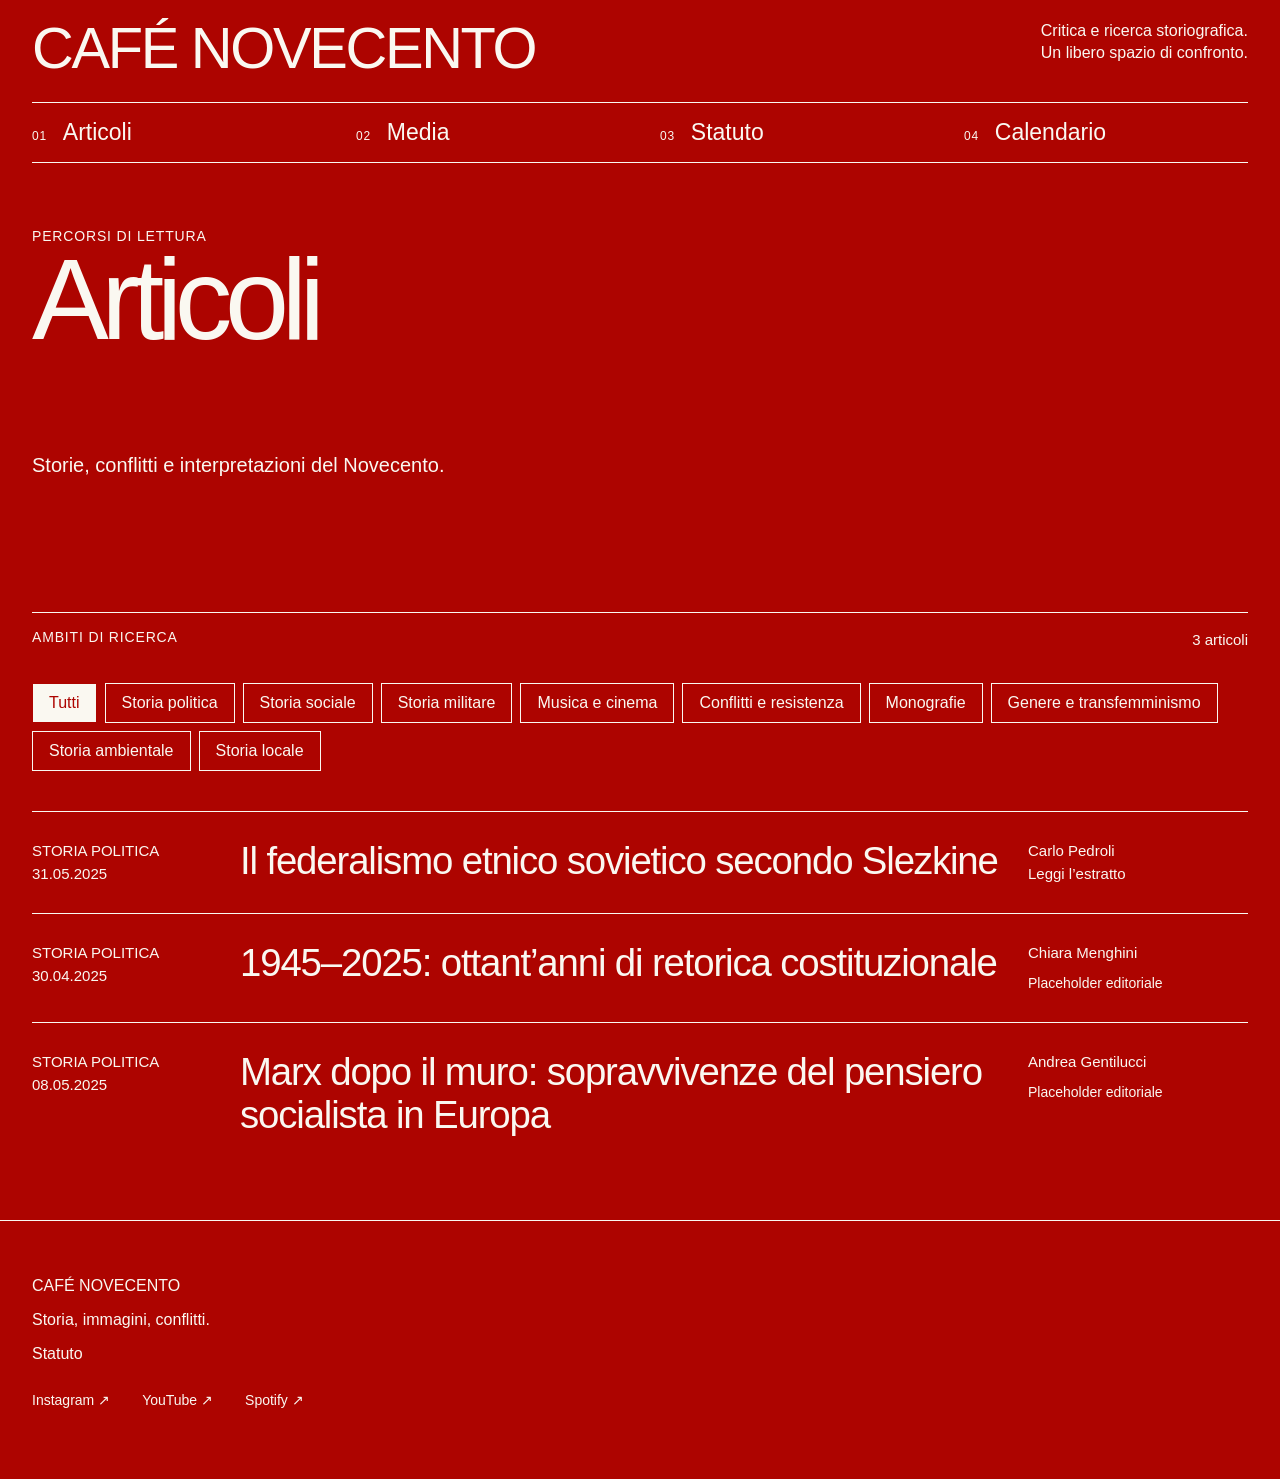
==== commit 8aff1e76: "Add Instagram, YouTube and Spotify links to all page footers" ====
--- a/articoli/index.html
+++ b/articoli/index.html
@@ -1 +1 @@
-<!doctype html><html lang="it"><head><meta charset="utf-8"><meta name="viewport" content="width=device-width,initial-scale=1"><title>Articoli — Café Novecento</title><meta name="robots" content="noindex,nofollow"><meta name="description" content="Critica, ricerca e divulgazione storica da una prospettiva marxista, antifascista e antirazzista."><link rel="stylesheet" href="../style.css"><link rel="icon" href="data:image/svg+xml,%3Csvg xmlns='http://www.w3.org/2000/svg' viewBox='0 0 32 32'%3E%3Cpath fill='%23ad0400' d='M0 0h32v32H0z'/%3E%3Ctext x='3' y='22' fill='white' font-family='Arial' font-weight='bold' font-size='15'%3E900%3C/text%3E%3C/svg%3E"></head><body><a class="skip" href="#contenuto">Vai ai contenuti</a><header class="masthead"><div class="identity"><a class="brand" href="../">CAFÉ NOVECENTO</a><div class="descriptor">Critica e ricerca storiografica.<br>Un libero spazio di confronto.</div></div><nav class="navigation" aria-label="Navigazione principale"><a href="../articoli/" aria-current="page"><span class="num">01</span>Articoli</a><a href="../media/"><span class="num">02</span>Media</a><a href="../statuto/"><span class="num">03</span>Statuto</a><a href="../calendario/"><span class="num">04</span>Calendario</a></nav></header><main id="contenuto"><section class="wrap page-intro"><span class="eyebrow">Percorsi di lettura</span><h1>Articoli</h1><p>Storie, conflitti e interpretazioni del Novecento.</p></section><section class="wrap"><div class="section-heading"><span class="eyebrow">Ambiti di ricerca</span><span class="meta" id="result-count" aria-live="polite">3 articoli</span></div><div class="filters" aria-label="Filtra per ambito"><button type="button" data-category="Tutti" aria-pressed="true">Tutti</button><button type="button" data-category="Storia politica" aria-pressed="false">Storia politica</button><button type="button" data-category="Storia sociale" aria-pressed="false">Storia sociale</button><button type="button" data-category="Storia militare" aria-pressed="false">Storia militare</button><button type="button" data-category="Musica e cinema" aria-pressed="false">Musica e cinema</button><button type="button" data-category="Conflitti e resistenza" aria-pressed="false">Conflitti e resistenza</button><button type="button" data-category="Monografie" aria-pressed="false">Monografie</button><button type="button" data-category="Genere e transfemminismo" aria-pressed="false">Genere e transfemminismo</button><button type="button" data-category="Storia ambientale" aria-pressed="false">Storia ambientale</button><button type="button" data-category="Storia locale" aria-pressed="false">Storia locale</button></div><article class="article-row" data-article-category="Storia politica"><div class="meta">STORIA POLITICA<br>31.05.2025</div><div><h3><a href="federalismo-etnico-sovietico/">Il federalismo etnico sovietico secondo Slezkine</a></h3></div><div class="meta">Carlo Pedroli<br><a href="federalismo-etnico-sovietico/">Leggi l’estratto</a></div></article><article class="article-row archive-placeholder" data-article-category="Storia politica"><div class="meta">STORIA POLITICA<br>30.04.2025</div><div><h3><a href="retorica-costituzionale/">1945–2025: ottant’anni di retorica costituzionale</a></h3></div><div class="meta">Chiara Menghini<br><span class="draft-label">Placeholder editoriale</span></div></article><article class="article-row archive-placeholder" data-article-category="Storia politica"><div class="meta">STORIA POLITICA<br>08.05.2025</div><div><h3><a href="marx-dopo-il-muro/">Marx dopo il muro: sopravvivenze del pensiero socialista in Europa</a></h3></div><div class="meta">Andrea Gentilucci<br><span class="draft-label">Placeholder editoriale</span></div></article><p class="empty" hidden id="empty-state">Nessun articolo disponibile in questo ambito.</p></section><script src="../archive.js" defer></script></main><footer><a href="../">CAFÉ NOVECENTO</a><span>Storia, immagini, conflitti.</span><a href="../statuto/">Statuto</a></footer></body></html>+<!doctype html><html lang="it"><head><meta charset="utf-8"><meta name="viewport" content="width=device-width,initial-scale=1"><title>Articoli — Café Novecento</title><meta name="robots" content="noindex,nofollow"><meta name="description" content="Critica, ricerca e divulgazione storica da una prospettiva marxista, antifascista e antirazzista."><link rel="stylesheet" href="../style.css"><link rel="icon" href="data:image/svg+xml,%3Csvg xmlns='http://www.w3.org/2000/svg' viewBox='0 0 32 32'%3E%3Cpath fill='%23ad0400' d='M0 0h32v32H0z'/%3E%3Ctext x='3' y='22' fill='white' font-family='Arial' font-weight='bold' font-size='15'%3E900%3C/text%3E%3C/svg%3E"></head><body><a class="skip" href="#contenuto">Vai ai contenuti</a><header class="masthead"><div class="identity"><a class="brand" href="../">CAFÉ NOVECENTO</a><div class="descriptor">Critica e ricerca storiografica.<br>Un libero spazio di confronto.</div></div><nav class="navigation" aria-label="Navigazione principale"><a href="../articoli/" aria-current="page"><span class="num">01</span>Articoli</a><a href="../media/"><span class="num">02</span>Media</a><a href="../statuto/"><span class="num">03</span>Statuto</a><a href="../calendario/"><span class="num">04</span>Calendario</a></nav></header><main id="contenuto"><section class="wrap page-intro"><span class="eyebrow">Percorsi di lettura</span><h1>Articoli</h1><p>Storie, conflitti e interpretazioni del Novecento.</p></section><section class="wrap"><div class="section-heading"><span class="eyebrow">Ambiti di ricerca</span><span class="meta" id="result-count" aria-live="polite">3 articoli</span></div><div class="filters" aria-label="Filtra per ambito"><button type="button" data-category="Tutti" aria-pressed="true">Tutti</button><button type="button" data-category="Storia politica" aria-pressed="false">Storia politica</button><button type="button" data-category="Storia sociale" aria-pressed="false">Storia sociale</button><button type="button" data-category="Storia militare" aria-pressed="false">Storia militare</button><button type="button" data-category="Musica e cinema" aria-pressed="false">Musica e cinema</button><button type="button" data-category="Conflitti e resistenza" aria-pressed="false">Conflitti e resistenza</button><button type="button" data-category="Monografie" aria-pressed="false">Monografie</button><button type="button" data-category="Genere e transfemminismo" aria-pressed="false">Genere e transfemminismo</button><button type="button" data-category="Storia ambientale" aria-pressed="false">Storia ambientale</button><button type="button" data-category="Storia locale" aria-pressed="false">Storia locale</button></div><article class="article-row" data-article-category="Storia politica"><div class="meta">STORIA POLITICA<br>31.05.2025</div><div><h3><a href="federalismo-etnico-sovietico/">Il federalismo etnico sovietico secondo Slezkine</a></h3></div><div class="meta">Carlo Pedroli<br><a href="federalismo-etnico-sovietico/">Leggi l’estratto</a></div></article><article class="article-row archive-placeholder" data-article-category="Storia politica"><div class="meta">STORIA POLITICA<br>30.04.2025</div><div><h3><a href="retorica-costituzionale/">1945–2025: ottant’anni di retorica costituzionale</a></h3></div><div class="meta">Chiara Menghini<br><span class="draft-label">Placeholder editoriale</span></div></article><article class="article-row archive-placeholder" data-article-category="Storia politica"><div class="meta">STORIA POLITICA<br>08.05.2025</div><div><h3><a href="marx-dopo-il-muro/">Marx dopo il muro: sopravvivenze del pensiero socialista in Europa</a></h3></div><div class="meta">Andrea Gentilucci<br><span class="draft-label">Placeholder editoriale</span></div></article><p class="empty" hidden id="empty-state">Nessun articolo disponibile in questo ambito.</p></section><script src="../archive.js" defer></script></main><footer><a href="../">CAFÉ NOVECENTO</a><span>Storia, immagini, conflitti.</span><a href="../statuto/">Statuto</a><nav class="footer-socials" aria-label="Seguici sui social"><a href="https://www.instagram.com/cafenovecentopodcast/" target="_blank" rel="noopener noreferrer">Instagram ↗</a><a href="https://www.youtube.com/@cafenovecento8750" target="_blank" rel="noopener noreferrer">YouTube ↗</a><a href="https://open.spotify.com/show/01ou6XfvmxcapPw5V8vCJm?si=36b097e462dc4ff6" target="_blank" rel="noopener noreferrer">Spotify ↗</a></nav></footer></body></html>
--- a/style.css
+++ b/style.css
@@ -1114,3 +1114,8 @@
 @media(max-width:760px) { footer { padding-block:40px; } }
 .brand { font-weight: 500; }
 @media(max-width:760px) { .brand { font-size: clamp(28px,9.5vw,40px); } }
+
+/* Social links, aligned with the Figma footer. */
+.footer-socials { display: flex; flex-wrap: wrap; gap: 12px 32px; font-size: 14px; line-height: 1.5; }
+.footer-socials a { display: inline-flex; align-items: center; min-height: 44px; }
+@media (max-width:760px) { .footer-socials { column-gap: 20px; } }
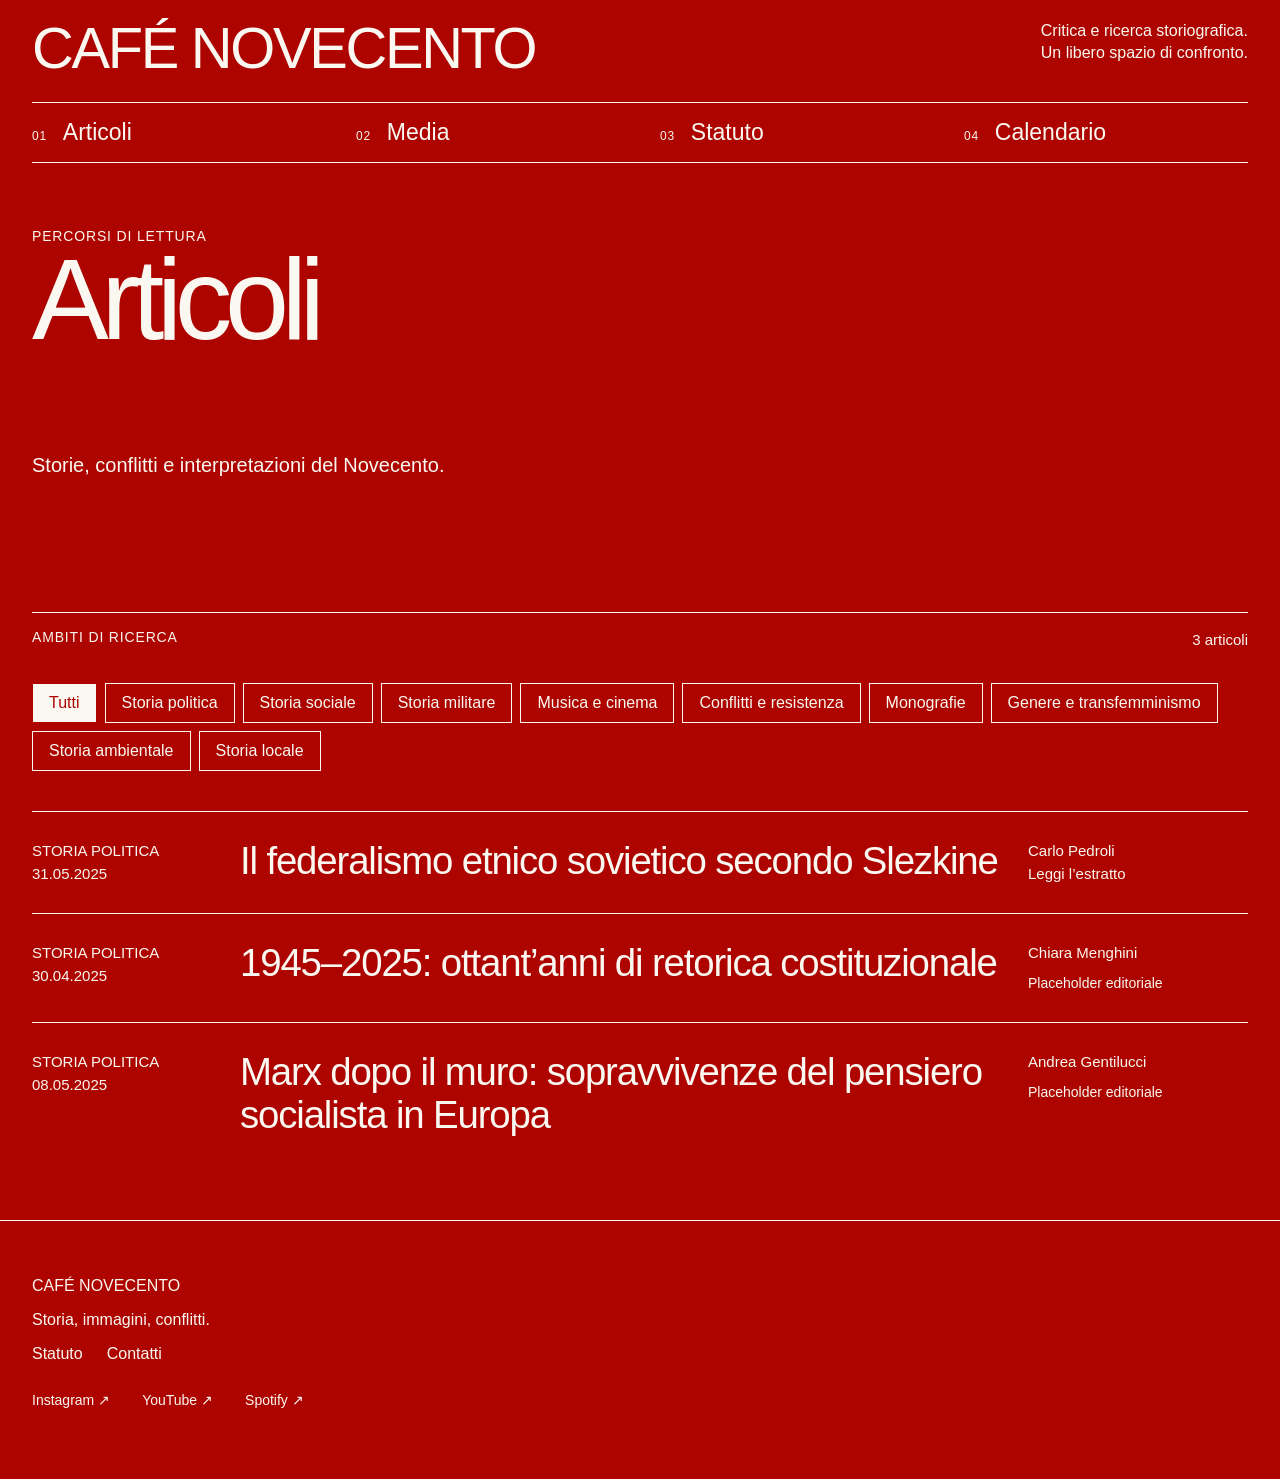
==== commit f4d6f870: "Add contact page with social channels and mailto form" ====
--- a/articoli/index.html
+++ b/articoli/index.html
@@ -1 +1 @@
-<!doctype html><html lang="it"><head><meta charset="utf-8"><meta name="viewport" content="width=device-width,initial-scale=1"><title>Articoli — Café Novecento</title><meta name="robots" content="noindex,nofollow"><meta name="description" content="Critica, ricerca e divulgazione storica da una prospettiva marxista, antifascista e antirazzista."><link rel="stylesheet" href="../style.css"><link rel="icon" href="data:image/svg+xml,%3Csvg xmlns='http://www.w3.org/2000/svg' viewBox='0 0 32 32'%3E%3Cpath fill='%23ad0400' d='M0 0h32v32H0z'/%3E%3Ctext x='3' y='22' fill='white' font-family='Arial' font-weight='bold' font-size='15'%3E900%3C/text%3E%3C/svg%3E"></head><body><a class="skip" href="#contenuto">Vai ai contenuti</a><header class="masthead"><div class="identity"><a class="brand" href="../">CAFÉ NOVECENTO</a><div class="descriptor">Critica e ricerca storiografica.<br>Un libero spazio di confronto.</div></div><nav class="navigation" aria-label="Navigazione principale"><a href="../articoli/" aria-current="page"><span class="num">01</span>Articoli</a><a href="../media/"><span class="num">02</span>Media</a><a href="../statuto/"><span class="num">03</span>Statuto</a><a href="../calendario/"><span class="num">04</span>Calendario</a></nav></header><main id="contenuto"><section class="wrap page-intro"><span class="eyebrow">Percorsi di lettura</span><h1>Articoli</h1><p>Storie, conflitti e interpretazioni del Novecento.</p></section><section class="wrap"><div class="section-heading"><span class="eyebrow">Ambiti di ricerca</span><span class="meta" id="result-count" aria-live="polite">3 articoli</span></div><div class="filters" aria-label="Filtra per ambito"><button type="button" data-category="Tutti" aria-pressed="true">Tutti</button><button type="button" data-category="Storia politica" aria-pressed="false">Storia politica</button><button type="button" data-category="Storia sociale" aria-pressed="false">Storia sociale</button><button type="button" data-category="Storia militare" aria-pressed="false">Storia militare</button><button type="button" data-category="Musica e cinema" aria-pressed="false">Musica e cinema</button><button type="button" data-category="Conflitti e resistenza" aria-pressed="false">Conflitti e resistenza</button><button type="button" data-category="Monografie" aria-pressed="false">Monografie</button><button type="button" data-category="Genere e transfemminismo" aria-pressed="false">Genere e transfemminismo</button><button type="button" data-category="Storia ambientale" aria-pressed="false">Storia ambientale</button><button type="button" data-category="Storia locale" aria-pressed="false">Storia locale</button></div><article class="article-row" data-article-category="Storia politica"><div class="meta">STORIA POLITICA<br>31.05.2025</div><div><h3><a href="federalismo-etnico-sovietico/">Il federalismo etnico sovietico secondo Slezkine</a></h3></div><div class="meta">Carlo Pedroli<br><a href="federalismo-etnico-sovietico/">Leggi l’estratto</a></div></article><article class="article-row archive-placeholder" data-article-category="Storia politica"><div class="meta">STORIA POLITICA<br>30.04.2025</div><div><h3><a href="retorica-costituzionale/">1945–2025: ottant’anni di retorica costituzionale</a></h3></div><div class="meta">Chiara Menghini<br><span class="draft-label">Placeholder editoriale</span></div></article><article class="article-row archive-placeholder" data-article-category="Storia politica"><div class="meta">STORIA POLITICA<br>08.05.2025</div><div><h3><a href="marx-dopo-il-muro/">Marx dopo il muro: sopravvivenze del pensiero socialista in Europa</a></h3></div><div class="meta">Andrea Gentilucci<br><span class="draft-label">Placeholder editoriale</span></div></article><p class="empty" hidden id="empty-state">Nessun articolo disponibile in questo ambito.</p></section><script src="../archive.js" defer></script></main><footer><a href="../">CAFÉ NOVECENTO</a><span>Storia, immagini, conflitti.</span><a href="../statuto/">Statuto</a><nav class="footer-socials" aria-label="Seguici sui social"><a href="https://www.instagram.com/cafenovecentopodcast/" target="_blank" rel="noopener noreferrer">Instagram ↗</a><a href="https://www.youtube.com/@cafenovecento8750" target="_blank" rel="noopener noreferrer">YouTube ↗</a><a href="https://open.spotify.com/show/01ou6XfvmxcapPw5V8vCJm?si=36b097e462dc4ff6" target="_blank" rel="noopener noreferrer">Spotify ↗</a></nav></footer></body></html>+<!doctype html><html lang="it"><head><meta charset="utf-8"><meta name="viewport" content="width=device-width,initial-scale=1"><title>Articoli — Café Novecento</title><meta name="robots" content="noindex,nofollow"><meta name="description" content="Critica, ricerca e divulgazione storica da una prospettiva marxista, antifascista e antirazzista."><link rel="stylesheet" href="../style.css?v=contacts-1"><link rel="icon" href="data:image/svg+xml,%3Csvg xmlns='http://www.w3.org/2000/svg' viewBox='0 0 32 32'%3E%3Cpath fill='%23ad0400' d='M0 0h32v32H0z'/%3E%3Ctext x='3' y='22' fill='white' font-family='Arial' font-weight='bold' font-size='15'%3E900%3C/text%3E%3C/svg%3E"><script>document.documentElement.classList.add("js-motion");</script></head><body><a class="skip" href="#contenuto">Vai ai contenuti</a><header class="masthead"><div class="identity"><a class="brand" href="../">CAFÉ NOVECENTO</a><div class="descriptor">Critica e ricerca storiografica.<br>Un libero spazio di confronto.</div></div><nav class="navigation" aria-label="Navigazione principale"><a href="../articoli/" aria-current="page"><span class="num">01</span>Articoli</a><a href="../media/"><span class="num">02</span>Media</a><a href="../statuto/"><span class="num">03</span>Statuto</a><a href="../calendario/"><span class="num">04</span>Calendario</a></nav></header><main id="contenuto"><section class="wrap page-intro"><span class="eyebrow">Percorsi di lettura</span><h1>Articoli</h1><p>Storie, conflitti e interpretazioni del Novecento.</p></section><section class="wrap"><div class="section-heading"><span class="eyebrow">Ambiti di ricerca</span><span class="meta" id="result-count" aria-live="polite">3 articoli</span></div><div class="filters" aria-label="Filtra per ambito"><button type="button" data-category="Tutti" aria-pressed="true">Tutti</button><button type="button" data-category="Storia politica" aria-pressed="false">Storia politica</button><button type="button" data-category="Storia sociale" aria-pressed="false">Storia sociale</button><button type="button" data-category="Storia militare" aria-pressed="false">Storia militare</button><button type="button" data-category="Musica e cinema" aria-pressed="false">Musica e cinema</button><button type="button" data-category="Conflitti e resistenza" aria-pressed="false">Conflitti e resistenza</button><button type="button" data-category="Monografie" aria-pressed="false">Monografie</button><button type="button" data-category="Genere e transfemminismo" aria-pressed="false">Genere e transfemminismo</button><button type="button" data-category="Storia ambientale" aria-pressed="false">Storia ambientale</button><button type="button" data-category="Storia locale" aria-pressed="false">Storia locale</button></div><article class="article-row" data-article-category="Storia politica"><div class="meta">STORIA POLITICA<br>31.05.2025</div><div><h3><a href="federalismo-etnico-sovietico/">Il federalismo etnico sovietico secondo Slezkine</a></h3></div><div class="meta">Carlo Pedroli<br><a href="federalismo-etnico-sovietico/">Leggi l’estratto</a></div></article><article class="article-row archive-placeholder" data-article-category="Storia politica"><div class="meta">STORIA POLITICA<br>30.04.2025</div><div><h3><a href="retorica-costituzionale/">1945–2025: ottant’anni di retorica costituzionale</a></h3></div><div class="meta">Chiara Menghini<br><span class="draft-label">Placeholder editoriale</span></div></article><article class="article-row archive-placeholder" data-article-category="Storia politica"><div class="meta">STORIA POLITICA<br>08.05.2025</div><div><h3><a href="marx-dopo-il-muro/">Marx dopo il muro: sopravvivenze del pensiero socialista in Europa</a></h3></div><div class="meta">Andrea Gentilucci<br><span class="draft-label">Placeholder editoriale</span></div></article><p class="empty" hidden id="empty-state">Nessun articolo disponibile in questo ambito.</p></section><script src="../archive.js" defer></script></main><footer><a href="../">CAFÉ NOVECENTO</a><span>Storia, immagini, conflitti.</span><nav class="footer-pages" aria-label="Informazioni"><a href="../statuto/">Statuto</a><a href="../contatti/">Contatti</a></nav><nav class="footer-socials" aria-label="Seguici sui social"><a href="https://www.instagram.com/cafenovecentopodcast/" target="_blank" rel="noopener noreferrer">Instagram ↗</a><a href="https://www.youtube.com/@cafenovecento8750" target="_blank" rel="noopener noreferrer">YouTube ↗</a><a href="https://open.spotify.com/show/01ou6XfvmxcapPw5V8vCJm?si=36b097e462dc4ff6" target="_blank" rel="noopener noreferrer">Spotify ↗</a></nav></footer><script src="../motion.js?v=motion-2" defer></script></body></html>
--- a/style.css
+++ b/style.css
@@ -1119,3 +1119,57 @@
 .footer-socials { display: flex; flex-wrap: wrap; gap: 12px 32px; font-size: 14px; line-height: 1.5; }
 .footer-socials a { display: inline-flex; align-items: center; min-height: 44px; }
 @media (max-width:760px) { .footer-socials { column-gap: 20px; } }
+
+/* Shared motion language: gentle acceleration and deceleration. */
+:root { --motion-ease: cubic-bezier(.65, 0, .35, 1); }
+html { scroll-behavior: auto; }
+a, button {
+ transition: color 280ms var(--motion-ease), background-color 280ms var(--motion-ease),
+ border-color 280ms var(--motion-ease), opacity 280ms var(--motion-ease),
+ text-decoration-color 280ms var(--motion-ease), transform 280ms var(--motion-ease);
+}
+a { text-decoration-line: underline; text-decoration-color: transparent; text-underline-offset: 5px; }
+a:hover { text-decoration-color: currentColor; }
+.navigation a { transition: background-color 280ms var(--motion-ease), color 280ms var(--motion-ease), padding 280ms var(--motion-ease); }
+.home-motion.motion-enabled .masthead { transition: transform 450ms var(--motion-ease), opacity 450ms var(--motion-ease); }
+.splash h1 img { transform-origin: center; }
+@media (prefers-reduced-motion: no-preference) {
+ .js-motion .splash h1 img:not(.logo-ready) { opacity: 0; transform: scale(1.12); }
+ .splash h1 img.logo-ready { animation: logo-arrival 1400ms var(--motion-ease) both; }
+}
+@keyframes logo-arrival { from { transform: scale(1.12); opacity: 0; } to { transform: scale(1); opacity: 1; } }
+.carousel-controls button:not(:disabled):hover, .calendar-toolbar button:hover { background: var(--paper); color: var(--red); }
+.footer-socials a:hover { opacity: .75; }
+.feature-track { scroll-behavior: auto; }
+@media (prefers-reduced-motion: reduce) {
+ .splash h1 img { animation: none; opacity: 1; transform: none; }
+ a, button, .navigation a, .home-motion.motion-enabled .masthead { transition: none; }
+}
+
+/* Contact page */
+.contact-intro { max-width: 1100px; padding-bottom: 64px; }
+.contact-layout { display:grid; grid-template-columns:minmax(0,1fr) minmax(0,1fr); gap:64px; padding-block:64px; }
+.contact-layout h2 { margin-top:24px; }
+.contact-email { display:inline-block; font-size:clamp(18px,2vw,28px); overflow-wrap:anywhere; margin-bottom:24px; text-decoration-color:currentColor; }
+.contact-layout .meta { max-width:480px; }
+#contact-form { display:flex; flex-direction:column; gap:24px; min-width:0; }
+#contact-form label { display:flex; flex-direction:column; gap:10px; font-size:16px; }
+#contact-form input, #contact-form textarea { width:100%; border:1px solid var(--red); border-radius:0; background:transparent; color:var(--ink); font:inherit; padding:14px; }
+#contact-form textarea { resize:vertical; min-height:180px; }
+#contact-form input:focus-visible, #contact-form textarea:focus-visible { outline:2px solid var(--red); outline-offset:3px; }
+.contact-submit { background:var(--red); color:var(--paper); border:1px solid var(--red); border-radius:0; padding:16px 24px; text-align:left; align-self:start; }
+.contact-submit:hover { background:var(--paper); color:var(--red); }
+#contact-status { margin:0; }
+.contact-channel-grid { display:grid; grid-template-columns:repeat(3,minmax(0,1fr)); gap:32px; }
+.contact-channel-grid article { display:flex; flex-direction:column; align-items:start; border-top:1px solid; padding-top:24px; gap:24px; }
+.contact-channel-grid h3, .contact-channel-grid p { margin:0; }
+.contact-channel-grid .textlink { margin-top:auto; }
+.contact-channels h2 { margin-bottom:48px; }
+.footer-pages { display:flex; flex-wrap:wrap; gap:24px; }
+@media(max-width:760px) {
+ .contact-intro { padding-bottom:40px; }
+ .contact-layout { grid-template-columns:1fr; gap:40px; padding-block:40px; }
+ .contact-channel-grid { grid-template-columns:1fr; gap:40px; }
+ .contact-channels h2 { margin-bottom:32px; }
+ .contact-submit { width:100%; }
+}
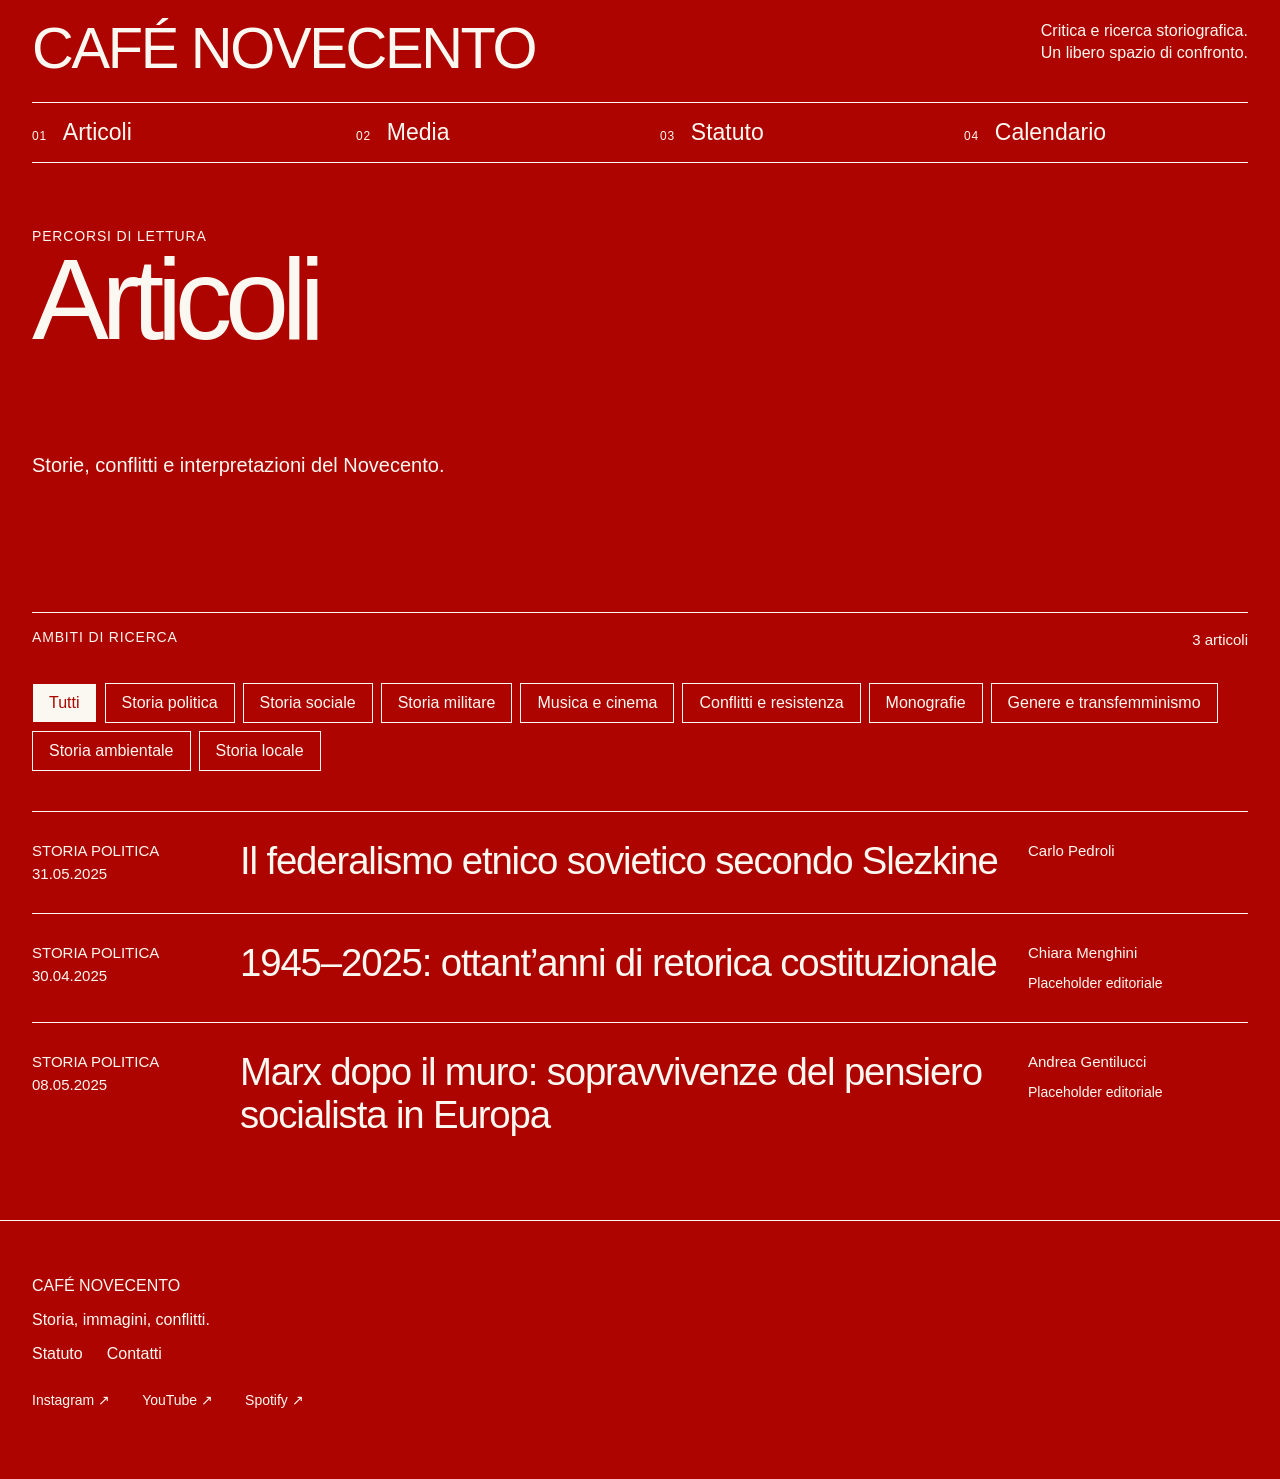
==== commit 54ee464b: "Remove redundant article and event links to match Figma" ====
--- a/articoli/index.html
+++ b/articoli/index.html
@@ -1 +1 @@
-<!doctype html><html lang="it"><head><meta charset="utf-8"><meta name="viewport" content="width=device-width,initial-scale=1"><title>Articoli — Café Novecento</title><meta name="robots" content="noindex,nofollow"><meta name="description" content="Critica, ricerca e divulgazione storica da una prospettiva marxista, antifascista e antirazzista."><link rel="stylesheet" href="../style.css?v=contacts-1"><link rel="icon" href="data:image/svg+xml,%3Csvg xmlns='http://www.w3.org/2000/svg' viewBox='0 0 32 32'%3E%3Cpath fill='%23ad0400' d='M0 0h32v32H0z'/%3E%3Ctext x='3' y='22' fill='white' font-family='Arial' font-weight='bold' font-size='15'%3E900%3C/text%3E%3C/svg%3E"><script>document.documentElement.classList.add("js-motion");</script></head><body><a class="skip" href="#contenuto">Vai ai contenuti</a><header class="masthead"><div class="identity"><a class="brand" href="../">CAFÉ NOVECENTO</a><div class="descriptor">Critica e ricerca storiografica.<br>Un libero spazio di confronto.</div></div><nav class="navigation" aria-label="Navigazione principale"><a href="../articoli/" aria-current="page"><span class="num">01</span>Articoli</a><a href="../media/"><span class="num">02</span>Media</a><a href="../statuto/"><span class="num">03</span>Statuto</a><a href="../calendario/"><span class="num">04</span>Calendario</a></nav></header><main id="contenuto"><section class="wrap page-intro"><span class="eyebrow">Percorsi di lettura</span><h1>Articoli</h1><p>Storie, conflitti e interpretazioni del Novecento.</p></section><section class="wrap"><div class="section-heading"><span class="eyebrow">Ambiti di ricerca</span><span class="meta" id="result-count" aria-live="polite">3 articoli</span></div><div class="filters" aria-label="Filtra per ambito"><button type="button" data-category="Tutti" aria-pressed="true">Tutti</button><button type="button" data-category="Storia politica" aria-pressed="false">Storia politica</button><button type="button" data-category="Storia sociale" aria-pressed="false">Storia sociale</button><button type="button" data-category="Storia militare" aria-pressed="false">Storia militare</button><button type="button" data-category="Musica e cinema" aria-pressed="false">Musica e cinema</button><button type="button" data-category="Conflitti e resistenza" aria-pressed="false">Conflitti e resistenza</button><button type="button" data-category="Monografie" aria-pressed="false">Monografie</button><button type="button" data-category="Genere e transfemminismo" aria-pressed="false">Genere e transfemminismo</button><button type="button" data-category="Storia ambientale" aria-pressed="false">Storia ambientale</button><button type="button" data-category="Storia locale" aria-pressed="false">Storia locale</button></div><article class="article-row" data-article-category="Storia politica"><div class="meta">STORIA POLITICA<br>31.05.2025</div><div><h3><a href="federalismo-etnico-sovietico/">Il federalismo etnico sovietico secondo Slezkine</a></h3></div><div class="meta">Carlo Pedroli<br><a href="federalismo-etnico-sovietico/">Leggi l’estratto</a></div></article><article class="article-row archive-placeholder" data-article-category="Storia politica"><div class="meta">STORIA POLITICA<br>30.04.2025</div><div><h3><a href="retorica-costituzionale/">1945–2025: ottant’anni di retorica costituzionale</a></h3></div><div class="meta">Chiara Menghini<br><span class="draft-label">Placeholder editoriale</span></div></article><article class="article-row archive-placeholder" data-article-category="Storia politica"><div class="meta">STORIA POLITICA<br>08.05.2025</div><div><h3><a href="marx-dopo-il-muro/">Marx dopo il muro: sopravvivenze del pensiero socialista in Europa</a></h3></div><div class="meta">Andrea Gentilucci<br><span class="draft-label">Placeholder editoriale</span></div></article><p class="empty" hidden id="empty-state">Nessun articolo disponibile in questo ambito.</p></section><script src="../archive.js" defer></script></main><footer><a href="../">CAFÉ NOVECENTO</a><span>Storia, immagini, conflitti.</span><nav class="footer-pages" aria-label="Informazioni"><a href="../statuto/">Statuto</a><a href="../contatti/">Contatti</a></nav><nav class="footer-socials" aria-label="Seguici sui social"><a href="https://www.instagram.com/cafenovecentopodcast/" target="_blank" rel="noopener noreferrer">Instagram ↗</a><a href="https://www.youtube.com/@cafenovecento8750" target="_blank" rel="noopener noreferrer">YouTube ↗</a><a href="https://open.spotify.com/show/01ou6XfvmxcapPw5V8vCJm?si=36b097e462dc4ff6" target="_blank" rel="noopener noreferrer">Spotify ↗</a></nav></footer><script src="../motion.js?v=motion-2" defer></script></body></html>+<!doctype html><html lang="it"><head><meta charset="utf-8"><meta name="viewport" content="width=device-width,initial-scale=1"><title>Articoli — Café Novecento</title><meta name="robots" content="noindex,nofollow"><meta name="description" content="Critica, ricerca e divulgazione storica da una prospettiva marxista, antifascista e antirazzista."><link rel="stylesheet" href="../style.css?v=contacts-1"><link rel="icon" href="data:image/svg+xml,%3Csvg xmlns='http://www.w3.org/2000/svg' viewBox='0 0 32 32'%3E%3Cpath fill='%23ad0400' d='M0 0h32v32H0z'/%3E%3Ctext x='3' y='22' fill='white' font-family='Arial' font-weight='bold' font-size='15'%3E900%3C/text%3E%3C/svg%3E"><script>document.documentElement.classList.add("js-motion");</script></head><body><a class="skip" href="#contenuto">Vai ai contenuti</a><header class="masthead"><div class="identity"><a class="brand" href="../">CAFÉ NOVECENTO</a><div class="descriptor">Critica e ricerca storiografica.<br>Un libero spazio di confronto.</div></div><nav class="navigation" aria-label="Navigazione principale"><a href="../articoli/" aria-current="page"><span class="num">01</span>Articoli</a><a href="../media/"><span class="num">02</span>Media</a><a href="../statuto/"><span class="num">03</span>Statuto</a><a href="../calendario/"><span class="num">04</span>Calendario</a></nav></header><main id="contenuto"><section class="wrap page-intro"><span class="eyebrow">Percorsi di lettura</span><h1>Articoli</h1><p>Storie, conflitti e interpretazioni del Novecento.</p></section><section class="wrap"><div class="section-heading"><span class="eyebrow">Ambiti di ricerca</span><span class="meta" id="result-count" aria-live="polite">3 articoli</span></div><div class="filters" aria-label="Filtra per ambito"><button type="button" data-category="Tutti" aria-pressed="true">Tutti</button><button type="button" data-category="Storia politica" aria-pressed="false">Storia politica</button><button type="button" data-category="Storia sociale" aria-pressed="false">Storia sociale</button><button type="button" data-category="Storia militare" aria-pressed="false">Storia militare</button><button type="button" data-category="Musica e cinema" aria-pressed="false">Musica e cinema</button><button type="button" data-category="Conflitti e resistenza" aria-pressed="false">Conflitti e resistenza</button><button type="button" data-category="Monografie" aria-pressed="false">Monografie</button><button type="button" data-category="Genere e transfemminismo" aria-pressed="false">Genere e transfemminismo</button><button type="button" data-category="Storia ambientale" aria-pressed="false">Storia ambientale</button><button type="button" data-category="Storia locale" aria-pressed="false">Storia locale</button></div><article class="article-row" data-article-category="Storia politica"><div class="meta">STORIA POLITICA<br>31.05.2025</div><div><h3><a href="federalismo-etnico-sovietico/">Il federalismo etnico sovietico secondo Slezkine</a></h3></div><div class="meta">Carlo Pedroli</div></article><article class="article-row archive-placeholder" data-article-category="Storia politica"><div class="meta">STORIA POLITICA<br>30.04.2025</div><div><h3><a href="retorica-costituzionale/">1945–2025: ottant’anni di retorica costituzionale</a></h3></div><div class="meta">Chiara Menghini<br><span class="draft-label">Placeholder editoriale</span></div></article><article class="article-row archive-placeholder" data-article-category="Storia politica"><div class="meta">STORIA POLITICA<br>08.05.2025</div><div><h3><a href="marx-dopo-il-muro/">Marx dopo il muro: sopravvivenze del pensiero socialista in Europa</a></h3></div><div class="meta">Andrea Gentilucci<br><span class="draft-label">Placeholder editoriale</span></div></article><p class="empty" hidden id="empty-state">Nessun articolo disponibile in questo ambito.</p></section><script src="../archive.js" defer></script></main><footer><a href="../">CAFÉ NOVECENTO</a><span>Storia, immagini, conflitti.</span><nav class="footer-pages" aria-label="Informazioni"><a href="../statuto/">Statuto</a><a href="../contatti/">Contatti</a></nav><nav class="footer-socials" aria-label="Seguici sui social"><a href="https://www.instagram.com/cafenovecentopodcast/" target="_blank" rel="noopener noreferrer">Instagram ↗</a><a href="https://www.youtube.com/@cafenovecento8750" target="_blank" rel="noopener noreferrer">YouTube ↗</a><a href="https://open.spotify.com/show/01ou6XfvmxcapPw5V8vCJm?si=36b097e462dc4ff6" target="_blank" rel="noopener noreferrer">Spotify ↗</a></nav></footer><script src="../motion.js?v=motion-2" defer></script></body></html>
